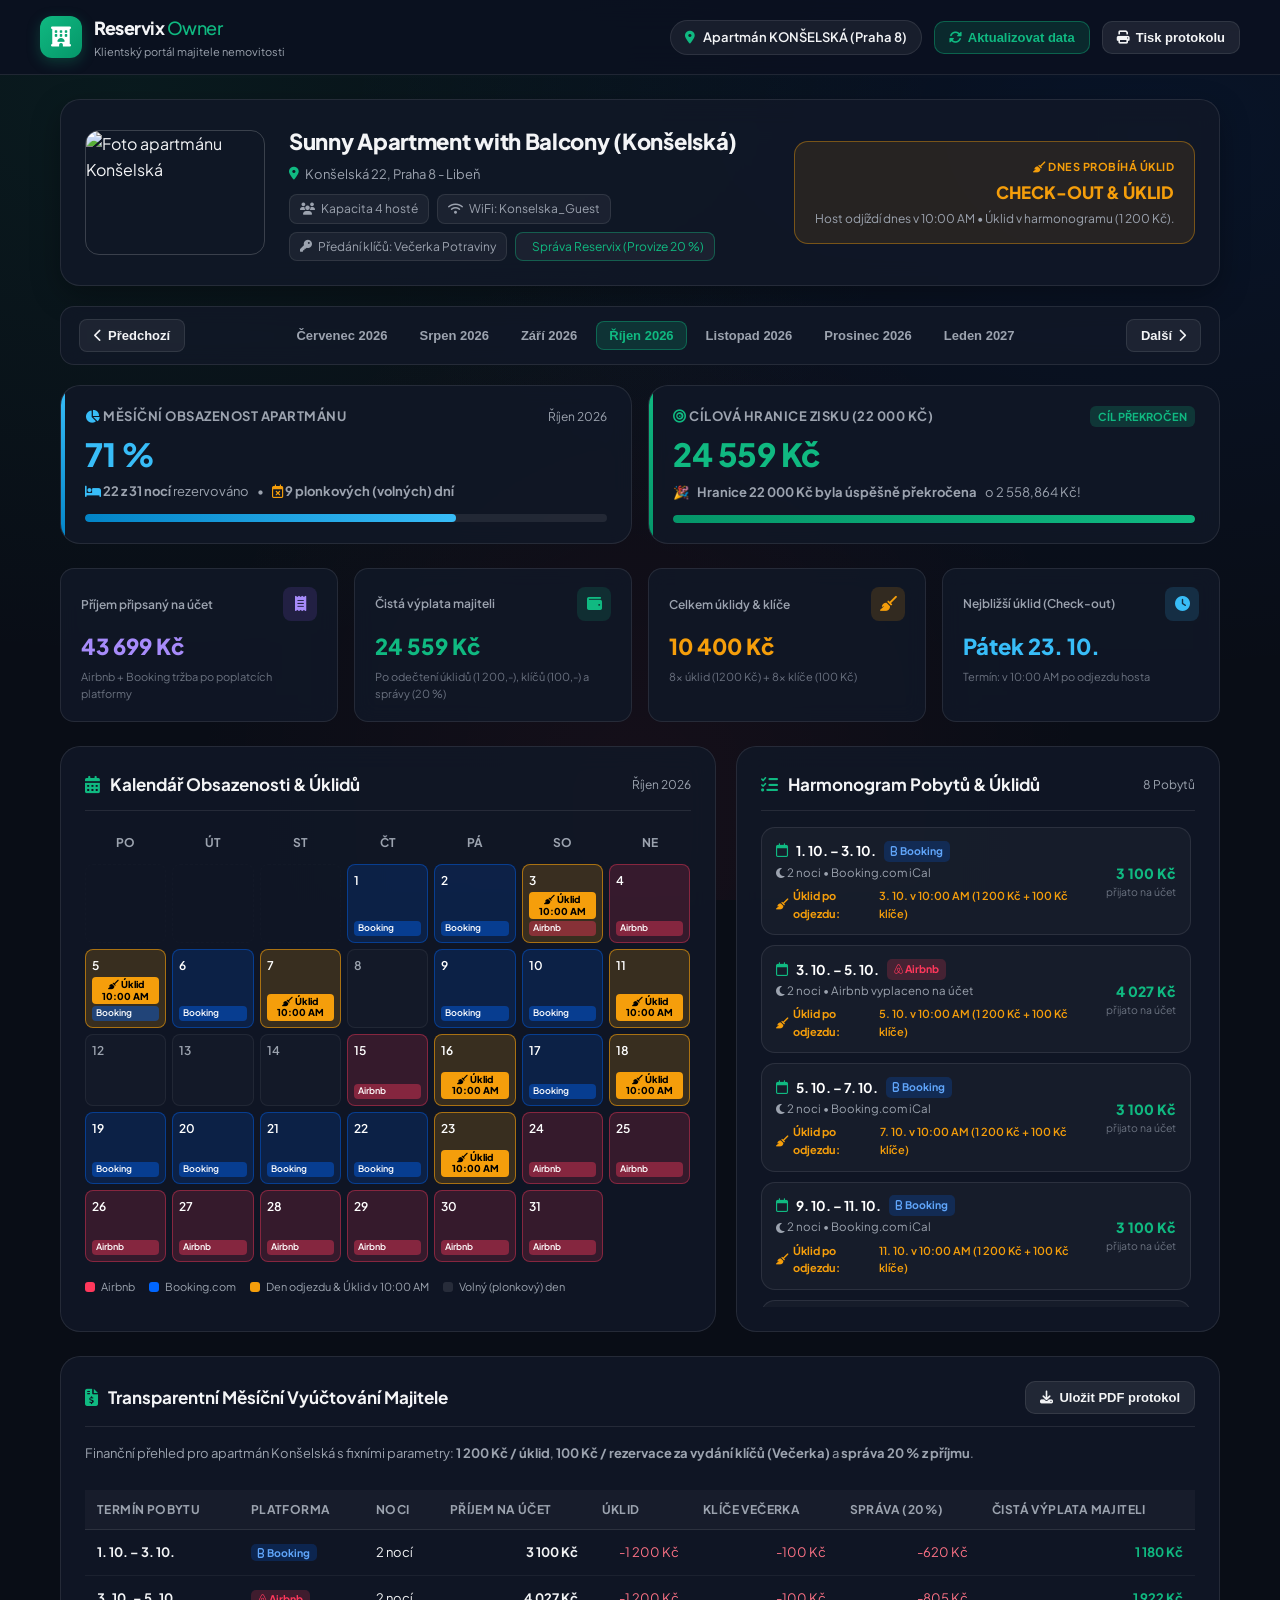
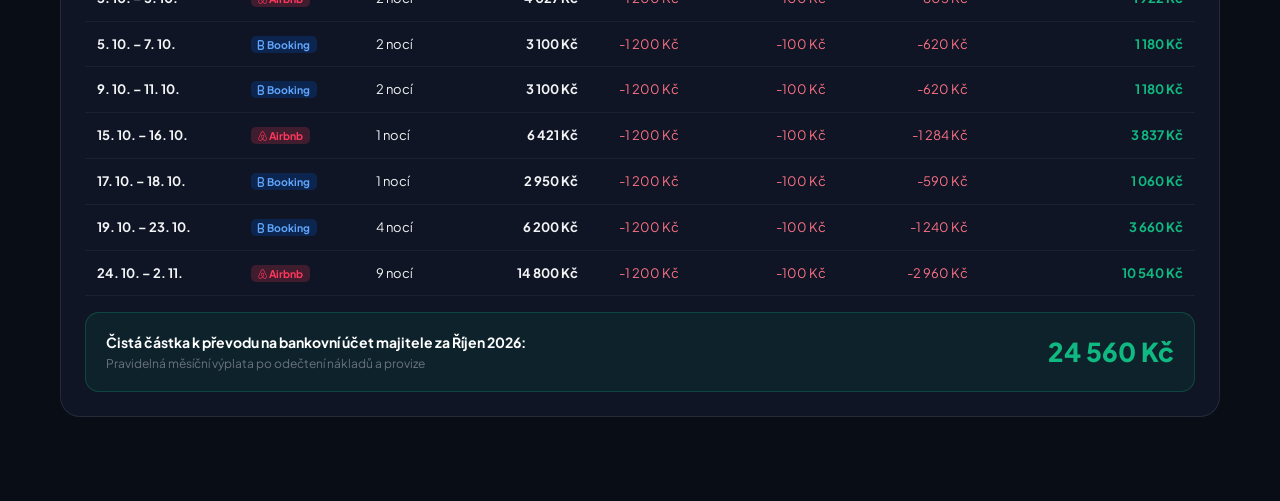
==== owner-portal.html @ 09d4ef54 "Inicializace: Reservix - Správce rezervací a Klientský portál majitele" ====
<!DOCTYPE html>
<html lang="cs">
<head>
    <meta charset="UTF-8">
    <meta name="viewport" content="width=device-width, initial-scale=1.0">
    <title>Apartmán Konšelská | Klientský Portál Majitele</title>
    <meta name="description" content="Klientský portál pro majitele apartmánu Konšelská: synchronizace kalendářů Airbnb a Booking.com, obsazenost, termíny úklidů a vyúčtování.">
    <!-- Google Fonts -->
    <link rel="preconnect" href="https://fonts.googleapis.com">
    <link rel="preconnect" href="https://fonts.gstatic.com" crossorigin>
    <link href="https://fonts.googleapis.com/css2?family=Plus+Jakarta+Sans:wght@300;400;500;600;700;800&display=swap" rel="stylesheet">
    <!-- FontAwesome icons -->
    <link rel="stylesheet" href="https://cdnjs.cloudflare.com/ajax/libs/font-awesome/6.4.0/css/all.min.css">
    
    <style>
        :root {
            --bg-dark: #090d16;
            --bg-card: rgba(17, 24, 39, 0.85);
            --bg-card-hover: rgba(26, 36, 56, 0.95);
            --border-color: rgba(255, 255, 255, 0.09);
            --border-highlight: rgba(255, 255, 255, 0.18);
            --text-main: #f3f4f6;
            --text-muted: #9ca3af;
            --text-dim: #6b7280;
            --accent-emerald: #10B981;
            --accent-emerald-glow: rgba(16, 185, 129, 0.25);
            --accent-airbnb: #FF385C;
            --accent-booking: #0066FF;
            --accent-amber: #F59E0B;
            --accent-purple: #8B5CF6;
            --font: 'Plus Jakarta Sans', -apple-system, BlinkMacSystemFont, sans-serif;
            --radius-md: 14px;
            --radius-lg: 20px;
        }

        * {
            margin: 0;
            padding: 0;
            box-sizing: border-box;
        }

        body {
            font-family: var(--font);
            background-color: var(--bg-dark);
            color: var(--text-main);
            line-height: 1.6;
            min-height: 100vh;
            background-image: 
                radial-gradient(at 10% 10%, rgba(16, 185, 129, 0.08) 0px, transparent 50%),
                radial-gradient(at 90% 15%, rgba(0, 102, 255, 0.08) 0px, transparent 50%),
                radial-gradient(at 50% 90%, rgba(255, 56, 92, 0.05) 0px, transparent 50%);
            background-attachment: fixed;
            padding-bottom: 60px;
        }

        /* Top Bar */
        .portal-header {
            background: rgba(11, 17, 32, 0.85);
            backdrop-filter: blur(16px);
            border-bottom: 1px solid var(--border-color);
            position: sticky;
            top: 0;
            z-index: 100;
            padding: 14px 24px;
        }

        .header-container {
            max-width: 1200px;
            margin: 0 auto;
            display: flex;
            align-items: center;
            justify-content: space-between;
            gap: 16px;
            flex-wrap: wrap;
        }

        .brand-box {
            display: flex;
            align-items: center;
            gap: 12px;
        }

        .brand-icon {
            width: 42px;
            height: 42px;
            border-radius: 12px;
            background: linear-gradient(135deg, #10B981, #059669);
            display: flex;
            align-items: center;
            justify-content: center;
            color: #fff;
            font-size: 20px;
            box-shadow: 0 4px 14px var(--accent-emerald-glow);
        }

        .brand-title {
            font-size: 18px;
            font-weight: 800;
            letter-spacing: -0.5px;
        }
        .brand-title span { color: var(--accent-emerald); font-weight: 500; }
        .brand-sub { font-size: 11px; color: var(--text-muted); display: block; }

        .header-actions {
            display: flex;
            align-items: center;
            gap: 12px;
        }

        .prop-tag-badge {
            background: rgba(255, 255, 255, 0.06);
            border: 1px solid var(--border-color);
            padding: 6px 14px;
            border-radius: 20px;
            font-size: 13px;
            font-weight: 600;
            display: flex;
            align-items: center;
            gap: 8px;
            color: var(--text-main);
        }

        .btn-sync {
            background: rgba(16, 185, 129, 0.15);
            border: 1px solid rgba(16, 185, 129, 0.4);
            color: #10B981;
            padding: 8px 14px;
            border-radius: 10px;
            font-size: 13px;
            font-weight: 700;
            cursor: pointer;
            display: flex;
            align-items: center;
            gap: 6px;
            transition: all 0.2s;
        }
        .btn-sync:hover {
            background: rgba(16, 185, 129, 0.25);
            transform: translateY(-1px);
        }

        .btn-print {
            background: rgba(255, 255, 255, 0.08);
            border: 1px solid var(--border-color);
            color: var(--text-main);
            padding: 8px 14px;
            border-radius: 10px;
            font-size: 13px;
            font-weight: 600;
            cursor: pointer;
            display: flex;
            align-items: center;
            gap: 6px;
            transition: all 0.2s;
        }
        .btn-print:hover {
            background: rgba(255, 255, 255, 0.15);
        }

        /* Main Container */
        .main-container {
            max-width: 1200px;
            margin: 24px auto;
            padding: 0 20px;
        }

        /* Property Hero Card */
        .property-hero {
            background: var(--bg-card);
            border: 1px solid var(--border-color);
            border-radius: var(--radius-lg);
            padding: 24px;
            display: grid;
            grid-template-columns: 180px 1fr auto;
            gap: 24px;
            align-items: center;
            margin-bottom: 20px;
            box-shadow: 0 10px 30px rgba(0, 0, 0, 0.3);
            backdrop-filter: blur(12px);
        }

        .prop-photo {
            width: 100%;
            height: 125px;
            border-radius: var(--radius-md);
            object-fit: cover;
            border: 1px solid var(--border-highlight);
        }

        .prop-details h1 {
            font-size: 22px;
            font-weight: 800;
            margin-bottom: 4px;
            letter-spacing: -0.3px;
        }

        .prop-address {
            color: var(--text-muted);
            font-size: 13px;
            display: flex;
            align-items: center;
            gap: 6px;
            margin-bottom: 10px;
        }

        .prop-badges {
            display: flex;
            gap: 8px;
            flex-wrap: wrap;
        }

        .prop-badge {
            background: rgba(255, 255, 255, 0.05);
            border: 1px solid var(--border-color);
            padding: 4px 10px;
            border-radius: 8px;
            font-size: 12px;
            color: var(--text-muted);
            display: flex;
            align-items: center;
            gap: 6px;
        }

        /* DYNAMIC TODAY STATUS CARD */
        .today-status-card {
            background: rgba(16, 185, 129, 0.08);
            border: 1px solid rgba(16, 185, 129, 0.3);
            padding: 16px 20px;
            border-radius: var(--radius-md);
            text-align: right;
            min-width: 250px;
            transition: all 0.3s ease;
        }
        .today-status-card.status-cleaning {
            background: rgba(245, 158, 11, 0.1);
            border-color: rgba(245, 158, 11, 0.4);
        }
        .today-status-card.status-free {
            background: rgba(255, 255, 255, 0.04);
            border-color: rgba(255, 255, 255, 0.15);
        }

        .today-status-label {
            font-size: 11px;
            font-weight: 700;
            letter-spacing: 0.5px;
            text-transform: uppercase;
            color: var(--accent-emerald);
            margin-bottom: 4px;
            display: block;
        }
        .today-status-card.status-cleaning .today-status-label {
            color: var(--accent-amber);
        }
        .today-status-card.status-free .today-status-label {
            color: var(--text-muted);
        }

        .today-status-val {
            font-size: 17px;
            font-weight: 800;
            color: #fff;
            margin-bottom: 4px;
        }

        .today-status-sub {
            font-size: 12px;
            color: var(--text-muted);
            line-height: 1.4;
        }

        /* MONTH SELECTOR BAR */
        .month-selector-bar {
            background: var(--bg-card);
            border: 1px solid var(--border-color);
            border-radius: var(--radius-md);
            padding: 12px 18px;
            display: flex;
            align-items: center;
            justify-content: space-between;
            gap: 12px;
            margin-bottom: 20px;
            backdrop-filter: blur(10px);
            flex-wrap: wrap;
        }

        .month-nav-btn {
            background: rgba(255, 255, 255, 0.06);
            border: 1px solid var(--border-color);
            color: var(--text-main);
            padding: 8px 14px;
            border-radius: 8px;
            font-size: 13px;
            font-weight: 600;
            cursor: pointer;
            display: flex;
            align-items: center;
            gap: 6px;
            transition: all 0.2s;
        }
        .month-nav-btn:hover {
            background: rgba(255, 255, 255, 0.14);
            border-color: var(--border-highlight);
        }

        .month-pills {
            display: flex;
            gap: 6px;
            flex-wrap: wrap;
            justify-content: center;
        }

        .month-pill {
            background: transparent;
            border: 1px solid transparent;
            color: var(--text-muted);
            padding: 6px 12px;
            border-radius: 8px;
            font-size: 13px;
            font-weight: 600;
            cursor: pointer;
            transition: all 0.2s;
        }
        .month-pill:hover {
            color: #fff;
            background: rgba(255, 255, 255, 0.05);
        }
        .month-pill.active {
            background: rgba(16, 185, 129, 0.18);
            border-color: rgba(16, 185, 129, 0.4);
            color: #10B981;
            font-weight: 700;
        }

        /* TOP OCCUPANCY & TARGET CARDS */
        .kpi-grid-top {
            display: grid;
            grid-template-columns: 1fr 1fr;
            gap: 16px;
            margin-bottom: 24px;
        }

        .feature-kpi-card {
            background: var(--bg-card);
            border: 1px solid var(--border-color);
            border-radius: var(--radius-lg);
            padding: 20px 24px;
            backdrop-filter: blur(10px);
            position: relative;
            overflow: hidden;
        }
        .feature-kpi-card::before {
            content: '';
            position: absolute;
            top: 0;
            left: 0;
            width: 4px;
            height: 100%;
        }
        .feature-kpi-card.card-occupancy::before {
            background: linear-gradient(to bottom, #38BDF8, #0284C7);
        }
        .feature-kpi-card.card-target::before {
            background: linear-gradient(to bottom, #10B981, #059669);
        }

        .feature-kpi-head {
            display: flex;
            justify-content: space-between;
            align-items: center;
            margin-bottom: 8px;
        }

        .feature-kpi-title {
            font-size: 13px;
            font-weight: 700;
            color: var(--text-muted);
            text-transform: uppercase;
            letter-spacing: 0.5px;
        }

        .feature-kpi-val {
            font-size: 32px;
            font-weight: 800;
            letter-spacing: -0.5px;
            line-height: 1.2;
            margin-bottom: 8px;
        }

        .feature-kpi-sub {
            font-size: 13px;
            color: var(--text-muted);
            display: flex;
            align-items: center;
            gap: 8px;
            flex-wrap: wrap;
        }

        .progress-bar-bg {
            width: 100%;
            height: 8px;
            background: rgba(255, 255, 255, 0.08);
            border-radius: 4px;
            margin-top: 12px;
            overflow: hidden;
        }
        .progress-bar-fill {
            height: 100%;
            border-radius: 4px;
            transition: width 0.4s ease;
        }
        .progress-occupancy { background: linear-gradient(90deg, #0284C7, #38BDF8); }
        .progress-target { background: linear-gradient(90deg, #059669, #10B981); }

        /* Secondary KPI Grid */
        .kpi-grid {
            display: grid;
            grid-template-columns: repeat(auto-fit, minmax(220px, 1fr));
            gap: 16px;
            margin-bottom: 24px;
        }

        .kpi-card {
            background: var(--bg-card);
            border: 1px solid var(--border-color);
            border-radius: var(--radius-md);
            padding: 18px 20px;
            backdrop-filter: blur(10px);
            transition: transform 0.2s, border-color 0.2s;
        }
        .kpi-card:hover {
            transform: translateY(-2px);
            border-color: var(--border-highlight);
        }

        .kpi-head {
            display: flex;
            justify-content: space-between;
            align-items: center;
            margin-bottom: 8px;
        }
        .kpi-label { font-size: 12px; color: var(--text-muted); font-weight: 600; }
        .kpi-icon-wrap {
            width: 34px;
            height: 34px;
            border-radius: 8px;
            display: flex;
            align-items: center;
            justify-content: center;
            font-size: 15px;
        }
        .kpi-num { font-size: 22px; font-weight: 800; margin-bottom: 4px; }
        .kpi-note { font-size: 11px; color: var(--text-dim); }

        /* Two Columns: Calendar & Stays List */
        .portal-grid-2 {
            display: grid;
            grid-template-columns: 1.15fr 0.85fr;
            gap: 20px;
            margin-bottom: 24px;
        }

        .glass-panel {
            background: var(--bg-card);
            border: 1px solid var(--border-color);
            border-radius: var(--radius-lg);
            padding: 24px;
            backdrop-filter: blur(12px);
        }

        .panel-header {
            display: flex;
            justify-content: space-between;
            align-items: center;
            margin-bottom: 16px;
            padding-bottom: 12px;
            border-bottom: 1px solid var(--border-color);
        }

        .panel-title {
            font-size: 17px;
            font-weight: 700;
            display: flex;
            align-items: center;
            gap: 10px;
        }

        /* Calendar Grid */
        .calendar-header-nav {
            display: flex;
            justify-content: space-between;
            align-items: center;
            margin-bottom: 12px;
        }
        .cal-month-title { font-size: 15px; font-weight: 800; color: #fff; }

        .cal-days-grid {
            display: grid;
            grid-template-columns: repeat(7, 1fr);
            gap: 6px;
        }

        .cal-head-day {
            text-align: center;
            font-size: 12px;
            font-weight: 700;
            color: var(--text-muted);
            padding: 6px 0;
            text-transform: uppercase;
        }

        .cal-cell {
            min-height: 72px;
            background: rgba(255, 255, 255, 0.02);
            border: 1px solid rgba(255, 255, 255, 0.06);
            border-radius: 8px;
            padding: 6px;
            display: flex;
            flex-direction: column;
            justify-content: space-between;
            font-size: 12px;
            font-weight: 600;
            color: var(--text-muted);
            position: relative;
            transition: all 0.2s;
        }
        .cal-cell:hover {
            border-color: rgba(255, 255, 255, 0.2);
            background: rgba(255, 255, 255, 0.05);
        }

        .cal-cell.other-month {
            opacity: 0.25;
            background: transparent;
            border-style: dashed;
        }

        .cal-cell.today {
            border: 2px solid var(--accent-emerald) !important;
            box-shadow: 0 0 12px rgba(16, 185, 129, 0.3);
        }
        .cal-cell.today::after {
            content: 'Dnes';
            position: absolute;
            top: 4px;
            right: 4px;
            font-size: 9px;
            background: var(--accent-emerald);
            color: #000;
            font-weight: 800;
            padding: 1px 4px;
            border-radius: 4px;
        }

        .cal-cell.booked-airbnb {
            background: rgba(255, 56, 92, 0.16);
            border-color: rgba(255, 56, 92, 0.4);
            color: #fff;
        }
        .cal-cell.booked-booking {
            background: rgba(0, 102, 255, 0.16);
            border-color: rgba(0, 102, 255, 0.4);
            color: #fff;
        }

        .cal-cell.cleaning-day {
            background: rgba(245, 158, 11, 0.18);
            border-color: rgba(245, 158, 11, 0.6);
            color: #fff;
        }

        .cal-tag-cleaning {
            font-size: 9.5px;
            background: #F59E0B;
            color: #000;
            font-weight: 800;
            padding: 2px 4px;
            border-radius: 4px;
            line-height: 1.2;
            margin-top: 2px;
            text-align: center;
        }

        .cal-tag-stay {
            font-size: 9px;
            padding: 2px 4px;
            border-radius: 4px;
            margin-top: 2px;
            line-height: 1.2;
            white-space: nowrap;
            overflow: hidden;
            text-overflow: ellipsis;
        }
        .tag-airbnb { background: rgba(255, 56, 92, 0.4); color: #fff; }
        .tag-booking { background: rgba(0, 102, 255, 0.4); color: #fff; }

        .cal-legend {
            display: flex;
            gap: 14px;
            margin-top: 16px;
            font-size: 11px;
            color: var(--text-muted);
            flex-wrap: wrap;
        }
        .legend-item { display: flex; align-items: center; gap: 6px; }
        .legend-dot { width: 10px; height: 10px; border-radius: 3px; }

        /* Stays & Cleanings List */
        .stays-list {
            display: flex;
            flex-direction: column;
            gap: 10px;
            max-height: 480px;
            overflow-y: auto;
            padding-right: 4px;
        }

        .stay-card {
            background: rgba(255, 255, 255, 0.03);
            border: 1px solid var(--border-color);
            border-radius: var(--radius-md);
            padding: 12px 14px;
            display: flex;
            justify-content: space-between;
            align-items: center;
            gap: 12px;
            transition: all 0.2s;
        }
        .stay-card:hover {
            background: rgba(255, 255, 255, 0.06);
            border-color: var(--border-highlight);
        }

        .stay-info { display: flex; flex-direction: column; gap: 2px; }

        .stay-dates {
            font-size: 13.5px;
            font-weight: 700;
            color: #fff;
            display: flex;
            align-items: center;
            gap: 8px;
        }

        .stay-badge {
            font-size: 10.5px;
            padding: 2px 7px;
            border-radius: 5px;
            font-weight: 700;
        }
        .badge-airbnb { background: rgba(255, 56, 92, 0.2); color: #FF385C; }
        .badge-booking { background: rgba(0, 102, 255, 0.2); color: #60A5FA; }

        .stay-meta { font-size: 11.5px; color: var(--text-muted); }

        .stay-cleaning {
            font-size: 11px;
            color: var(--accent-amber);
            font-weight: 600;
            display: flex;
            align-items: center;
            gap: 5px;
            margin-top: 3px;
        }

        .stay-pricing { text-align: right; min-width: 90px; }
        .stay-price { font-size: 14px; font-weight: 800; color: #10B981; }
        .stay-nights { font-size: 10.5px; color: var(--text-dim); }

        /* Financial Statement Table */
        .statement-table {
            width: 100%;
            border-collapse: collapse;
            font-size: 13px;
            margin-top: 10px;
        }

        .statement-table th {
            text-align: left;
            padding: 10px 12px;
            background: rgba(255, 255, 255, 0.03);
            color: var(--text-muted);
            font-weight: 700;
            border-bottom: 1px solid var(--border-color);
            font-size: 12px;
            text-transform: uppercase;
            letter-spacing: 0.4px;
        }

        .statement-table td {
            padding: 12px;
            border-bottom: 1px solid rgba(255, 255, 255, 0.05);
        }

        .statement-summary {
            background: rgba(16, 185, 129, 0.08);
            border: 1px solid rgba(16, 185, 129, 0.25);
            border-radius: var(--radius-md);
            padding: 18px 20px;
            display: flex;
            justify-content: space-between;
            align-items: center;
            margin-top: 16px;
            flex-wrap: wrap;
            gap: 12px;
        }

        .summary-label { font-size: 14px; font-weight: 700; color: #fff; }
        .summary-total { font-size: 26px; font-weight: 800; color: #10B981; }

        .text-right { text-align: right; }
        .text-emerald { color: #10B981; }
        .text-blue { color: #38BDF8; }
        .text-purple { color: #A78BFA; }
        .text-amber { color: #F59E0B; }
        .text-rose { color: #FB7185; }

        /* Responsive */
        @media (max-width: 900px) {
            .portal-grid-2, .kpi-grid-top { grid-template-columns: 1fr; }
            .property-hero { grid-template-columns: 1fr; text-align: center; }
            .prop-photo { max-width: 260px; margin: 0 auto; }
            .prop-address, .prop-badges { justify-content: center; }
            .today-status-card { text-align: center; }
            .month-selector-bar { justify-content: center; }
        }

        @media print {
            body { background: #fff !important; color: #000 !important; }
            .portal-header, .month-selector-bar, .btn-print, .btn-sync { display: none !important; }
            .glass-panel, .property-hero, .feature-kpi-card, .kpi-card {
                border: 1px solid #ccc !important;
                background: #fff !important;
                color: #000 !important;
            }
        }
    </style>
</head>
<body>

    <!-- Top Navigation Bar -->
    <header class="portal-header">
        <div class="header-container">
            <div class="brand-box">
                <div class="brand-icon">
                    <i class="fa-solid fa-hotel"></i>
                </div>
                <div>
                    <span class="brand-title">Reser<strong>vix</strong> <span>Owner</span></span>
                    <span class="brand-sub">Klientský portál majitele nemovitosti</span>
                </div>
            </div>

            <div class="header-actions">
                <div class="prop-tag-badge">
                    <i class="fa-solid fa-location-dot text-emerald"></i>
                    <span>Apartmán KONŠELSKÁ (Praha 8)</span>
                </div>

                <button class="btn-sync" onclick="syncLiveData()" title="Aktualizovat data z kalendářů a tabulky">
                    <i class="fa-solid fa-rotate"></i> Aktualizovat data
                </button>

                <button class="btn-print" onclick="window.print()">
                    <i class="fa-solid fa-print"></i> Tisk protokolu
                </button>
            </div>
        </div>
    </header>

    <main class="main-container">
        <!-- Property Hero Section -->
        <section class="property-hero">
            <img src="https://images.unsplash.com/photo-1502672260266-1c1ef2d93688?auto=format&fit=crop&w=800&q=80" alt="Foto apartmánu Konšelská" class="prop-photo">
            <div class="prop-details">
                <h1>Sunny Apartment with Balcony (Konšelská)</h1>
                <div class="prop-address">
                    <i class="fa-solid fa-location-dot text-emerald"></i>
                    <span>Konšelská 22, Praha 8 - Libeň</span>
                </div>
                <div class="prop-badges">
                    <span class="prop-badge"><i class="fa-solid fa-users"></i> Kapacita 4 hosté</span>
                    <span class="prop-badge"><i class="fa-solid fa-wifi"></i> WiFi: Konselska_Guest</span>
                    <span class="prop-badge"><i class="fa-solid fa-key"></i> Předání klíčů: Večerka Potraviny</span>
                    <span class="prop-badge" style="border-color:rgba(16,185,129,0.4); color:#10B981;">
                        <i class="fa-solid fa-shield-check"></i> Správa Reservix (Provize 20 %)
                    </span>
                </div>
            </div>

            <!-- DYNAMIC TODAY STATUS CARD -->
            <div class="today-status-card" id="todayStatusCard">
                <span class="today-status-label" id="todayStatusLabel"><i class="fa-solid fa-circle-dot"></i> Dnešní stav</span>
                <div class="today-status-val" id="todayStatusVal">Načítám...</div>
                <div class="today-status-sub" id="todayStatusSub">Ověřuji rezervace v reálném čase...</div>
            </div>
        </section>

        <!-- MONTH SELECTOR BAR (PROKLIK MEZI MĚSÍCI) -->
        <section class="month-selector-bar">
            <button class="month-nav-btn" onclick="changeMonth(-1)">
                <i class="fa-solid fa-chevron-left"></i> Předchozí
            </button>

            <div class="month-pills" id="monthPillsContainer">
                <!-- Injected by JS -->
            </div>

            <button class="month-nav-btn" onclick="changeMonth(1)">
                Další <i class="fa-solid fa-chevron-right"></i>
            </button>
        </section>

        <!-- TOP 2 FEATURE CARDS: OCCUPANCY & 22 000 CZK TARGET -->
        <section class="kpi-grid-top">
            <!-- 1. UKAZATEL OBSAZENOSTI A PLONKOVÝCH DNŮ -->
            <div class="feature-kpi-card card-occupancy">
                <div class="feature-kpi-head">
                    <span class="feature-kpi-title"><i class="fa-solid fa-chart-pie text-blue"></i> Měsíční obsazenost apartmánu</span>
                    <span style="font-size:12px; color:var(--text-muted);" id="occupancyMonthTag">Říjen 2026</span>
                </div>
                <div class="feature-kpi-val text-blue" id="occupancyPctDisplay">-- %</div>
                <div class="feature-kpi-sub">
                    <span><i class="fa-solid fa-bed text-blue"></i> <strong id="occupancyNightsDisplay">-- z -- nocí</strong> rezervováno</span>
                    <span>•</span>
                    <span><i class="fa-regular fa-calendar-xmark text-amber"></i> <strong id="plonkoveDnyDisplay">-- plonkových (volných) dní</strong></span>
                </div>
                <div class="progress-bar-bg">
                    <div class="progress-bar-fill progress-occupancy" id="occupancyProgressBar" style="width: 0%;"></div>
                </div>
            </div>

            <!-- 2. UKAZATEL HRANICE ČISTÉHO ZISKU 22 000 KČ -->
            <div class="feature-kpi-card card-target">
                <div class="feature-kpi-head">
                    <span class="feature-kpi-title"><i class="fa-solid fa-bullseye text-emerald"></i> Cílová hranice zisku (22 000 Kč)</span>
                    <span style="font-size:11px; padding:2px 8px; border-radius:6px; font-weight:700;" id="targetStatusBadge">Vyhodnocení</span>
                </div>
                <div class="feature-kpi-val text-emerald" id="targetValueDisplay">-- Kč</div>
                <div class="feature-kpi-sub" id="targetSubDisplay">
                    Ověřuji výsledek měsíce...
                </div>
                <div class="progress-bar-bg">
                    <div class="progress-bar-fill progress-target" id="targetProgressBar" style="width: 0%;"></div>
                </div>
            </div>
        </section>

        <!-- SECONDARY KPIS -->
        <section class="kpi-grid">
            <div class="kpi-card">
                <div class="kpi-head">
                    <span class="kpi-label">Příjem připsaný na účet</span>
                    <div class="kpi-icon-wrap" style="background:rgba(139, 92, 246, 0.15); color:#A78BFA;">
                        <i class="fa-solid fa-receipt"></i>
                    </div>
                </div>
                <div class="kpi-num text-purple" id="kpiGrossRevenue">-- Kč</div>
                <div class="kpi-note">Airbnb + Booking tržba po poplatcích platformy</div>
            </div>

            <div class="kpi-card">
                <div class="kpi-head">
                    <span class="kpi-label">Čistá výplata majiteli</span>
                    <div class="kpi-icon-wrap" style="background:rgba(16, 185, 129, 0.15); color:#10B981;">
                        <i class="fa-solid fa-wallet"></i>
                    </div>
                </div>
                <div class="kpi-num text-emerald" id="kpiNetPayout">-- Kč</div>
                <div class="kpi-note">Po odečtení úklidů (1 200,-), klíčů (100,-) a správy (20 %)</div>
            </div>

            <div class="kpi-card">
                <div class="kpi-head">
                    <span class="kpi-label">Celkem úklidy & klíče</span>
                    <div class="kpi-icon-wrap" style="background:rgba(245, 158, 11, 0.15); color:#F59E0B;">
                        <i class="fa-solid fa-broom"></i>
                    </div>
                </div>
                <div class="kpi-num text-amber" id="kpiCleaningsTotal">-- Kč</div>
                <div class="kpi-note" id="kpiCleaningsNote">1 200 Kč / úklid + 100 Kč klíče Večerka</div>
            </div>

            <div class="kpi-card">
                <div class="kpi-head">
                    <span class="kpi-label">Nejbližší úklid (Check-out)</span>
                    <div class="kpi-icon-wrap" style="background:rgba(56, 189, 248, 0.15); color:#38BDF8;">
                        <i class="fa-solid fa-clock"></i>
                    </div>
                </div>
                <div class="kpi-num text-blue" id="kpiNextCleaning">Pátek 23. 10.</div>
                <div class="kpi-note">Termín: v 10:00 AM po odjezdu hosta</div>
            </div>
        </section>

        <!-- TWO COLUMNS: CALENDAR & STAYS LIST -->
        <div class="portal-grid-2">
            <!-- Left: Interactive Calendar with Cleaning Indicator at 10:00 AM -->
            <section class="glass-panel">
                <div class="panel-header">
                    <h2 class="panel-title"><i class="fa-solid fa-calendar-days text-emerald"></i> Kalendář Obsazenosti & Úklidů</h2>
                    <span style="font-size:12px; color:var(--text-muted);" id="calHeaderMonth">Říjen 2026</span>
                </div>

                <div class="cal-days-grid" id="calDaysContainer">
                    <!-- Dynamic Days Injected by JS -->
                </div>

                <div class="cal-legend">
                    <div class="legend-item">
                        <div class="legend-dot" style="background:#FF385C;"></div>
                        <span>Airbnb</span>
                    </div>
                    <div class="legend-item">
                        <div class="legend-dot" style="background:#0066FF;"></div>
                        <span>Booking.com</span>
                    </div>
                    <div class="legend-item">
                        <div class="legend-dot" style="background:#F59E0B;"></div>
                        <span>Den odjezdu & Úklid v 10:00 AM</span>
                    </div>
                    <div class="legend-item">
                        <div class="legend-dot" style="background:rgba(255,255,255,0.1);"></div>
                        <span>Volný (plonkový) den</span>
                    </div>
                </div>
            </section>

            <!-- Right: Stays & Cleanings Harmonogram -->
            <section class="glass-panel">
                <div class="panel-header">
                    <h2 class="panel-title"><i class="fa-solid fa-list-check text-emerald"></i> Harmonogram Pobytů & Úklidů</h2>
                    <span style="font-size:12px; color:var(--text-muted);" id="staysCountBadge">-- Pobytů</span>
                </div>

                <div class="stays-list" id="staysListContainer">
                    <!-- Dynamic Stays Injected by JS -->
                </div>
            </section>
        </div>

        <!-- Financial Statement Table (Transparentní Vyúčtování s novými fixními parametry) -->
        <section class="glass-panel">
            <div class="panel-header">
                <h2 class="panel-title"><i class="fa-solid fa-file-invoice-dollar text-emerald"></i> Transparentní Měsíční Vyúčtování Majitele</h2>
                <button class="btn-print" onclick="window.print()">
                    <i class="fa-solid fa-download"></i> Uložit PDF protokol
                </button>
            </div>

            <p style="color:var(--text-muted); font-size:13px; margin-bottom:16px;">
                Finanční přehled pro apartmán Konšelská s fixními parametry: <strong>1 200 Kč / úklid</strong>, <strong>100 Kč / rezervace za vydání klíčů (Večerka)</strong> a <strong>správa 20 % z příjmu</strong>.
            </p>

            <div style="overflow-x:auto;">
                <table class="statement-table">
                    <thead>
                        <tr>
                            <th>Termín pobytu</th>
                            <th>Platforma</th>
                            <th>Noci</th>
                            <th class="text-right">Příjem na účet</th>
                            <th class="text-right">Úklid</th>
                            <th class="text-right">Klíče Večerka</th>
                            <th class="text-right">Správa (20%)</th>
                            <th class="text-right">Čistá výplata majiteli</th>
                        </tr>
                    </thead>
                    <tbody id="statementTableBody">
                        <!-- Dynamic Statement Rows -->
                    </tbody>
                </table>
            </div>

            <div class="statement-summary">
                <div>
                    <div class="summary-label" id="statementSummaryLabel">Čistá částka k převodu na bankovní účet majitele:</div>
                    <div style="font-size:12px; color:var(--text-dim);" id="statementSummarySub">Pravidelná měsíční výplata po odečtení nákladů a provize</div>
                </div>
                <div class="summary-total" id="statementTotalNet">-- Kč</div>
            </div>
        </section>
    </main>

    <!-- COMPLETE DATA ARCHIVE & DYNAMIC ENGINE -->
    <script>
        /**
         * 🏨 TRVALÁ DATABÁZE VŠECH REZERVACÍ (Konšelská)
         * Ukládá kompletní historii z Excelu od 06/2026 i budoucí rezervace z iCalů,
         * takže data NIKDY nezmizí ani po vypršení 3měsíčního limitu iCal feedů!
         */
        const MASTER_RESERVATIONS = [
            // --- ČERVEN 2026 ---
            { id: 'DIR-26-01', channel: 'Přímá platba', checkIn: '2026-06-11', checkOut: '2026-07-11', nights: 30, guests: 2, price: 25000, notes: '2 kluci (střednědobý rental) • hotovost' },

            // --- ČERVENEC 2026 ---
            { id: 'HMH9CYQA8C', channel: 'Airbnb', checkIn: '2026-07-16', checkOut: '2026-08-01', nights: 16, guests: 2, price: 17896.52, notes: 'Sukhjinder Mann (Brit) • Citibank na účet' },

            // --- SRPEN 2026 ---
            { id: 'HMJ3AQ4FMS', channel: 'Airbnb', checkIn: '2026-08-01', checkOut: '2026-08-05', nights: 4, guests: 2, price: 6388.87, notes: 'Natálie Konopiská • Airbnb' },
            { id: 'HM3JXXDW3S', channel: 'Airbnb', checkIn: '2026-08-07', checkOut: '2026-08-08', nights: 1, guests: 2, price: 2992.35, notes: 'Lucian Lee • Airbnb' },
            { id: 'DIR-VAL-01', channel: 'Přímá platba', checkIn: '2026-08-08', checkOut: '2026-08-09', nights: 1, guests: 2, price: 1500, notes: 'Radka Valentová (mimo platformy)' },
            { id: 'BKG-551940', channel: 'Booking', checkIn: '2026-08-14', checkOut: '2026-08-16', nights: 2, guests: 4, price: 6220.52, notes: 'Herman Orav • Booking.com' },
            { id: 'BKG-598421', channel: 'Booking', checkIn: '2026-08-16', checkOut: '2026-08-17', nights: 1, guests: 4, price: 1600.00, notes: 'Юхименко Максим • Booking.com' },
            { id: 'HMXJTJ8EES', channel: 'Airbnb', checkIn: '2026-08-19', checkOut: '2026-08-23', nights: 4, guests: 3, price: 8465.54, notes: 'Hunor Buday • Airbnb' },
            { id: 'ABB-KLARA', channel: 'Airbnb', checkIn: '2026-08-27', checkOut: '2026-08-30', nights: 3, guests: 4, price: 7628.34, notes: 'Klára Bartošová • Airbnb' },

            // --- ZÁŘÍ 2026 ---
            { id: 'HM8HHQZWK9', channel: 'Airbnb', checkIn: '2026-09-03', checkOut: '2026-09-08', nights: 5, guests: 2, price: 6386.46, notes: 'Khanh Mai • Airbnb' },
            { id: 'ABB-SEP-02', channel: 'Airbnb', checkIn: '2026-09-10', checkOut: '2026-09-13', nights: 3, guests: 2, price: 4056.13, notes: 'Airbnb vyplaceno na účet' },
            { id: 'ABB-SEP-03', channel: 'Airbnb', checkIn: '2026-09-15', checkOut: '2026-09-22', nights: 7, guests: 2, price: 11815.30, notes: 'Airbnb vyplaceno na účet' },
            { id: '6336222265', channel: 'Booking', checkIn: '2026-09-25', checkOut: '2026-09-28', nights: 3, guests: 2, price: 16486.14, notes: 'Annamaria Terray • Booking.com' },

            // --- ŘÍJEN 2026 ---
            { id: 'BKG-OCT-01', channel: 'Booking', checkIn: '2026-10-01', checkOut: '2026-10-03', nights: 2, guests: 2, price: 3100.00, notes: 'Booking.com iCal' },
            { id: 'ABB-OCT-01', channel: 'Airbnb', checkIn: '2026-10-03', checkOut: '2026-10-05', nights: 2, guests: 2, price: 4027.21, notes: 'Airbnb vyplaceno na účet' },
            { id: 'BKG-OCT-02', channel: 'Booking', checkIn: '2026-10-05', checkOut: '2026-10-07', nights: 2, guests: 2, price: 3100.00, notes: 'Booking.com iCal' },
            { id: 'BKG-OCT-03', channel: 'Booking', checkIn: '2026-10-09', checkOut: '2026-10-11', nights: 2, guests: 2, price: 3100.00, notes: 'Booking.com iCal' },
            { id: 'ABB-OCT-02', channel: 'Airbnb', checkIn: '2026-10-15', checkOut: '2026-10-16', nights: 1, guests: 2, price: 6421.37, notes: 'Airbnb vyplaceno na účet' },
            { id: '6269245256', channel: 'Booking', checkIn: '2026-10-17', checkOut: '2026-10-18', nights: 1, guests: 2, price: 2950.00, notes: 'Heroutova Kateřina • Booking.com' },
            { id: 'BKG-OCT-LIVE', channel: 'Booking', checkIn: '2026-10-19', checkOut: '2026-10-23', nights: 4, guests: 2, price: 6200.00, notes: 'Booking.com • Host odjíždí v pátek 23. 10. (Úklid 10:00 AM)' },
            { id: 'HMM8EDRFCF', channel: 'Airbnb', checkIn: '2026-10-24', checkOut: '2026-11-02', nights: 9, guests: 2, price: 14800.00, notes: 'Airbnb (HMM8EDRFCF) • Host na 9 nocí' },

            // --- LISTOPAD 2026 ---
            { id: 'HMXQJQA2XH', channel: 'Airbnb', checkIn: '2026-11-27', checkOut: '2026-11-29', nights: 2, guests: 2, price: 3950.00, notes: 'Airbnb (HMXQJQA2XH)' },

            // --- PROSINEC 2026 ---
            { id: 'BKG-DEC-01', channel: 'Booking', checkIn: '2026-12-03', checkOut: '2026-12-06', nights: 3, guests: 2, price: 5800.00, notes: 'Booking.com iCal' },
            { id: '6119663394', channel: 'Booking', checkIn: '2026-12-12', checkOut: '2026-12-13', nights: 1, guests: 2, price: 2950.00, notes: 'Adéla Albrechtová • Booking.com' },
            { id: 'HMBADBWE3W', channel: 'Airbnb', checkIn: '2026-12-30', checkOut: '2027-01-02', nights: 3, guests: 2, price: 11900.00, notes: 'Silvestr 2026/2027 • Airbnb' }
        ];

        /**
         * 📊 SKUTEČNÉ HISTORICKÉ VÝSLEDKY Z EXCEL TABULKY (Černě ohraničené řádky)
         * Slouží pro ukazatel překročení hranice 22 000 Kč čistého zisku
         */
        const HISTORICAL_SHEET_PROFITS = {
            '2026-07': { netProfit: 9725.22, label: 'Červenec 2026', status: 'Uzavřeno' },
            '2026-08': { netProfit: 12736.36, label: 'Srpen 2026', status: 'Uzavřeno' },
            '2026-09': { netProfit: 15166.22, label: 'Září 2026', status: 'Uzavřeno' }
        };

        const FIXED_PARAMS = {
            cleaningCost: 1200,      // 1 200 Kč za úklid
            keysCost: 100,          // 100 Kč za předání klíčů přes Večerku
            mgmtCommissionRate: 0.20,// 20 % provize z hrubého příjmu připsaného na účet
            profitTarget: 22000      // Hranice čistého zisku 22 000 Kč
        };

        const MONTHS = [
            { id: '2026-07', name: 'Červenec 2026', short: 'Čvc', year: 2026, month: 7, days: 31, startDay: 3 }, // Středa = 3
            { id: '2026-08', name: 'Srpen 2026', short: 'Srp', year: 2026, month: 8, days: 31, startDay: 6 },    // Sobota = 6
            { id: '2026-09', name: 'Září 2026', short: 'Zář', year: 2026, month: 9, days: 30, startDay: 2 },     // Úterý = 2
            { id: '2026-10', name: 'Říjen 2026', short: 'Říj', year: 2026, month: 10, days: 31, startDay: 4 },   // Čtvrtek = 4
            { id: '2026-11', name: 'Listopad 2026', short: 'Lis', year: 2026, month: 11, days: 30, startDay: 7 },// Neděle = 7
            { id: '2026-12', name: 'Prosinec 2026', short: 'Pro', year: 2026, month: 12, days: 31, startDay: 2 },// Úterý = 2
            { id: '2027-01', name: 'Leden 2027', short: 'Led', year: 2027, month: 1, days: 31, startDay: 5 }     // Pátek = 5
        ];

        // Default selected month is CURRENT MONTH (Říjen 2026)
        let currentMonthId = '2026-10';

        // Load or save permanent storage
        function getReservations() {
            try {
                const stored = localStorage.getItem('rvx_konselska_history');
                if (stored) {
                    const parsed = JSON.parse(stored);
                    if (Array.isArray(parsed) && parsed.length >= MASTER_RESERVATIONS.length) {
                        return parsed;
                    }
                }
            } catch (e) {}
            // Save initial master
            localStorage.setItem('rvx_konselska_history', JSON.stringify(MASTER_RESERVATIONS));
            return MASTER_RESERVATIONS;
        }

        // ==========================================
        // 🚀 INICIALIZACE A RENDER
        // ==========================================
        function initPortal() {
            renderTodayStatus();
            renderMonthPills();
            renderAllForMonth(currentMonthId);
        }

        /**
         * 🎯 DNEŠNÍ STAV (100% REÁLNÉ A DYNAMICKÉ VYHODNOCENÍ)
         */
        function renderTodayStatus() {
            const reservations = getReservations();
            
            // Reálný dnešní datum
            const now = new Date();
            const y = now.getFullYear();
            const m = String(now.getMonth() + 1).padStart(2, '0');
            const d = String(now.getDate()).padStart(2, '0');
            const todayStr = `${y}-${m}-${d}`;

            const card = document.getElementById('todayStatusCard');
            const label = document.getElementById('todayStatusLabel');
            const val = document.getElementById('todayStatusVal');
            const sub = document.getElementById('todayStatusSub');

            // 1. Zkontroluj, zda DNES host odjíždí (Check-out)
            const checkOutToday = reservations.find(r => r.checkOut === todayStr);

            // 2. Zkontroluj, zda DNES host bydlí (uvnitř intervalu checkIn až checkOut)
            const activeStay = reservations.find(r => r.checkIn <= todayStr && todayStr < r.checkOut);

            // 3. Najdi příští rezervaci
            const futureStays = reservations
                .filter(r => r.checkIn > todayStr)
                .sort((a, b) => a.checkIn.localeCompare(b.checkIn));
            const nextStay = futureStays[0];

            if (checkOutToday) {
                card.className = 'today-status-card status-cleaning';
                label.innerHTML = '<i class="fa-solid fa-broom"></i> Dnes probíhá úklid';
                val.textContent = 'CHECK-OUT & ÚKLID';
                val.style.color = '#F59E0B';
                sub.innerHTML = `Host odjíždí dnes v 10:00 AM • Úklid v harmonogramu (1 200 Kč).`;
            } else if (activeStay) {
                card.className = 'today-status-card';
                label.innerHTML = '<i class="fa-solid fa-circle-dot"></i> Dnešní stav';
                val.textContent = 'OBSAZENO';
                val.style.color = '#10B981';
                sub.innerHTML = `Host (${activeStay.channel}) • Odjezd <strong>${formatCzechDate(activeStay.checkOut)} v 10:00 AM</strong> (následuje úklid)`;
            } else {
                card.className = 'today-status-card status-free';
                label.innerHTML = '<i class="fa-solid fa-circle-check"></i> Dnešní stav';
                val.textContent = 'VOLNO';
                val.style.color = '#9ca3af';
                if (nextStay) {
                    sub.innerHTML = `Nejbližší host přijíždí <strong>${formatCzechDate(nextStay.checkIn)}</strong> (${nextStay.channel}).`;
                } else {
                    sub.textContent = 'Žádná bezprostřední rezervace na dnešní den.';
                }
            }
        }

        /**
         * 📅 PŘEPÍNAČ MĚSÍCŮ
         */
        function renderMonthPills() {
            const container = document.getElementById('monthPillsContainer');
            container.innerHTML = '';

            MONTHS.forEach(m => {
                const btn = document.createElement('button');
                btn.className = `month-pill ${m.id === currentMonthId ? 'active' : ''}`;
                btn.textContent = m.name;
                btn.onclick = () => selectMonth(m.id);
                container.appendChild(btn);
            });
        }

        function selectMonth(monthId) {
            currentMonthId = monthId;
            renderMonthPills();
            renderAllForMonth(currentMonthId);
        }

        function changeMonth(delta) {
            const idx = MONTHS.findIndex(m => m.id === currentMonthId);
            if (idx === -1) return;
            const newIdx = idx + delta;
            if (newIdx >= 0 && newIdx < MONTHS.length) {
                selectMonth(MONTHS[newIdx].id);
            }
        }

        /**
         * 🔄 PŘEKRESLENÍ VŠECH DAT PRO ZVOLENÝ MĚSÍC
         */
        function renderAllForMonth(monthId) {
            const monthObj = MONTHS.find(m => m.id === monthId) || MONTHS[3]; // Fallback October
            const reservations = getReservations();

            // Filtrování rezervací pro daný měsíc (jakékoliv přesažení do měsíce)
            const monthPrefix = monthId;
            const monthStays = reservations.filter(r => {
                return (r.checkIn.startsWith(monthPrefix) || r.checkOut.startsWith(monthPrefix) || 
                       (r.checkIn < `${monthPrefix}-01` && r.checkOut > `${monthPrefix}-${monthObj.days}`));
            }).sort((a, b) => a.checkIn.localeCompare(b.checkIn));

            // 1. UKAZATEL OBSAZENOSTI & PLONKOVÝCH DNŮ
            renderOccupancyCard(monthObj, monthStays);

            // 2. UKAZATEL HRANICE 22 000 KČ ZISKU
            renderProfitTargetCard(monthObj, monthStays);

            // 3. SEKUNDÁRNÍ KPIS
            renderSecondaryKPIs(monthObj, monthStays);

            // 4. INTERAKTIVNÍ KALENDÁŘ
            renderCalendar(monthObj, reservations);

            // 5. SEZNAM POBYTŮ
            renderStaysList(monthObj, monthStays);

            // 6. TRANSPARENTNÍ VYÚČTOVÁNÍ
            renderStatementTable(monthObj, monthStays);
        }

        /**
         * 📊 1. VÝPOČET OBSAZENOSTI A PLONKOVÝCH DNŮ
         */
        function renderOccupancyCard(monthObj, monthStays) {
            const totalDays = monthObj.days;
            let bookedNightsCount = 0;

            for (let day = 1; day <= totalDays; day++) {
                const dateStr = `${monthObj.id}-${String(day).padStart(2, '0')}`;
                // Noc je obsazená, pokud dateStr spadá mezi checkIn (včetně) a checkOut (mimo - odjezd ráno)
                const isNightBooked = monthStays.some(r => dateStr >= r.checkIn && dateStr < r.checkOut);
                if (isNightBooked) bookedNightsCount++;
            }

            const occupancyPct = Math.round((bookedNightsCount / totalDays) * 100);
            const plonkoveDny = Math.max(0, totalDays - bookedNightsCount);

            document.getElementById('occupancyMonthTag').textContent = monthObj.name;
            document.getElementById('occupancyPctDisplay').textContent = `${occupancyPct} %`;
            document.getElementById('occupancyNightsDisplay').textContent = `${bookedNightsCount} z ${totalDays} nocí`;
            document.getElementById('plonkoveDnyDisplay').textContent = `${plonkoveDny} ${plonkoveDny === 1 ? 'plonkový (volný) den' : (plonkoveDny < 5 ? 'plonkové (volné) dny' : 'plonkových (volných) dní')}`;
            document.getElementById('occupancyProgressBar').style.width = `${occupancyPct}%`;
        }

        /**
         * 🎯 2. UKAZATEL HRANICE ČISTÉHO ZISKU 22 000 KČ
         */
        function renderProfitTargetCard(monthObj, monthStays) {
            const targetVal = FIXED_PARAMS.profitTarget;
            const targetDisplay = document.getElementById('targetValueDisplay');
            const targetSub = document.getElementById('targetSubDisplay');
            const targetBadge = document.getElementById('targetStatusBadge');
            const targetProgress = document.getElementById('targetProgressBar');

            // Zjistíme, zda jde o uzavřený měsíc (např. dnes je 20. 10. 2026, takže 07, 08, 09 jsou uzavřené)
            const today = new Date();
            const currentYearMonth = `${today.getFullYear()}-${String(today.getMonth() + 1).padStart(2, '0')}`;
            const isClosedMonth = monthObj.id < currentYearMonth;

            if (isClosedMonth) {
                // Bereme oficiální zisk z černé řádky v Excelu (pokud existuje), jinak přesný propočet
                let netProfit = 0;
                if (HISTORICAL_SHEET_PROFITS[monthObj.id]) {
                    netProfit = HISTORICAL_SHEET_PROFITS[monthObj.id].netProfit;
                } else {
                    // Spočítat z rezervací
                    let gross = 0;
                    monthStays.forEach(r => gross += r.price);
                    const cleanings = monthStays.length * FIXED_PARAMS.cleaningCost;
                    const keys = monthStays.length * FIXED_PARAMS.keysCost;
                    const mgmt = gross * FIXED_PARAMS.mgmtCommissionRate;
                    netProfit = gross - cleanings - keys - mgmt;
                }

                const pct = Math.min(100, Math.round((netProfit / targetVal) * 100));
                const diff = targetVal - netProfit;

                targetDisplay.textContent = `${Math.round(netProfit).toLocaleString('cs-CZ')} Kč`;
                targetProgress.style.width = `${pct}%`;

                if (netProfit >= targetVal) {
                    targetBadge.textContent = 'CÍL PŘEKROČEN';
                    targetBadge.style.background = 'rgba(16, 185, 129, 0.2)';
                    targetBadge.style.color = '#10B981';
                    targetSub.innerHTML = `🎉 <strong>Hranice 22 000 Kč byla úspěšně překročena</strong> o ${(netProfit - targetVal).toLocaleString('cs-CZ')} Kč!`;
                } else {
                    targetBadge.textContent = `${pct} % Z CÍLE`;
                    targetBadge.style.background = 'rgba(245, 158, 11, 0.2)';
                    targetBadge.style.color = '#F59E0B';
                    targetSub.innerHTML = `Do cíle 22 000 Kč zbývá: <strong>${Math.round(diff).toLocaleString('cs-CZ')} Kč</strong> (splněno ${pct} %).`;
                }
            } else {
                // Budoucí nebo probíhající měsíc - podle zadání se zatím neukazuje jako finální
                targetBadge.textContent = 'MĚSÍC PROBÍHÁ';
                targetBadge.style.background = 'rgba(255, 255, 255, 0.08)';
                targetBadge.style.color = 'var(--text-muted)';
                targetDisplay.textContent = 'Probíhá';
                targetProgress.style.width = '0%';
                
                if (monthObj.id === currentYearMonth) {
                    targetSub.innerHTML = `💡 Vyhodnocení hranice 22 000 Kč proběhne k <strong>1. 11. 2026</strong> po uzavření měsíce.`;
                } else {
                    targetSub.innerHTML = `💡 Budoucí období – vyhodnocení proběhne až po skončení měsíce.`;
                }
            }
        }

        /**
         * 💰 3. SEKUNDÁRNÍ METRIKY
         */
        function renderSecondaryKPIs(monthObj, monthStays) {
            let totalGross = 0;
            monthStays.forEach(r => totalGross += r.price);

            const totalCleaningsCost = monthStays.length * FIXED_PARAMS.cleaningCost;
            const totalKeysCost = monthStays.length * FIXED_PARAMS.keysCost;
            const totalServiceCosts = totalCleaningsCost + totalKeysCost;
            const mgmtFee = totalGross * FIXED_PARAMS.mgmtCommissionRate;
            const netPayout = totalGross - totalServiceCosts - mgmtFee;

            document.getElementById('kpiGrossRevenue').textContent = `${Math.round(totalGross).toLocaleString('cs-CZ')} Kč`;
            document.getElementById('kpiNetPayout').textContent = `${Math.round(netPayout).toLocaleString('cs-CZ')} Kč`;
            document.getElementById('kpiCleaningsTotal').textContent = `${totalServiceCosts.toLocaleString('cs-CZ')} Kč`;
            document.getElementById('kpiCleaningsNote').textContent = `${monthStays.length}x úklid (${FIXED_PARAMS.cleaningCost} Kč) + ${monthStays.length}x klíče (${FIXED_PARAMS.keysCost} Kč)`;
        }

        /**
         * 🗓️ 4. KALENDÁŘ S ČASEM ÚKLIDU V 10:00 AM
         */
        function renderCalendar(monthObj, allReservations) {
            const container = document.getElementById('calDaysContainer');
            container.innerHTML = '';
            document.getElementById('calHeaderMonth').textContent = monthObj.name;

            // Day names
            const dayNames = ['Po', 'Út', 'St', 'Čt', 'Pá', 'So', 'Ne'];
            dayNames.forEach(d => {
                const head = document.createElement('div');
                head.className = 'cal-head-day';
                head.textContent = d;
                container.appendChild(head);
            });

            // Reálný dnešní datum pro označení 'Dnes'
            const now = new Date();
            const todayStr = `${now.getFullYear()}-${String(now.getMonth() + 1).padStart(2, '0')}-${String(now.getDate()).padStart(2, '0')}`;

            // Empty cells before month start
            const firstDayIndex = monthObj.startDay - 1; // 0-based from Monday
            for (let i = 0; i < firstDayIndex; i++) {
                const empty = document.createElement('div');
                empty.className = 'cal-cell other-month';
                empty.textContent = '';
                container.appendChild(empty);
            }

            // Month Days
            for (let day = 1; day <= monthObj.days; day++) {
                const dateStr = `${monthObj.id}-${String(day).padStart(2, '0')}`;
                const cell = document.createElement('div');
                cell.className = 'cal-cell';
                if (dateStr === todayStr) cell.classList.add('today');

                // Day number
                const dayNum = document.createElement('span');
                dayNum.textContent = day;
                cell.appendChild(dayNum);

                // Zkontroluj, zda v tento den končí rezervace (odjezd a úklid v 10:00 AM)
                const checkOutStay = allReservations.find(r => r.checkOut === dateStr);

                // Zkontroluj, zda v tento den bydlí host (noc)
                const activeStay = allReservations.find(r => dateStr >= r.checkIn && dateStr < r.checkOut);

                if (checkOutStay) {
                    cell.classList.add('cleaning-day');
                    const cleanTag = document.createElement('div');
                    cleanTag.className = 'cal-tag-cleaning';
                    cleanTag.innerHTML = '<i class="fa-solid fa-broom"></i> Úklid 10:00 AM';
                    cell.appendChild(cleanTag);
                }

                if (activeStay) {
                    if (activeStay.channel === 'Airbnb') {
                        cell.classList.add('booked-airbnb');
                    } else if (activeStay.channel === 'Booking') {
                        cell.classList.add('booked-booking');
                    }
                    const stayTag = document.createElement('div');
                    stayTag.className = `cal-tag-stay ${activeStay.channel === 'Airbnb' ? 'tag-airbnb' : 'tag-booking'}`;
                    stayTag.textContent = activeStay.channel;
                    cell.appendChild(stayTag);
                }

                container.appendChild(cell);
            }
        }

        /**
         * 📋 5. SEZNAM POBYTŮ V DANÉM MĚSÍCI
         */
        function renderStaysList(monthObj, monthStays) {
            const container = document.getElementById('staysListContainer');
            container.innerHTML = '';

            document.getElementById('staysCountBadge').textContent = `${monthStays.length} ${monthStays.length === 1 ? 'Pobyt' : (monthStays.length < 5 ? 'Pobyty' : 'Pobytů')}`;

            if (monthStays.length === 0) {
                container.innerHTML = `<div style="text-align:center; padding:30px; color:var(--text-dim); font-size:13px;">V tomto měsíci nejsou evidovány žádné rezervace.</div>`;
                return;
            }

            monthStays.forEach(stay => {
                const card = document.createElement('div');
                card.className = 'stay-card';

                const isAirbnb = stay.channel === 'Airbnb';
                const badgeClass = isAirbnb ? 'badge-airbnb' : 'badge-booking';
                const icon = isAirbnb ? 'fa-brands fa-airbnb' : 'fa-solid fa-b';

                card.innerHTML = `
                    <div class="stay-info">
                        <div class="stay-dates">
                            <i class="fa-regular fa-calendar text-emerald"></i>
                            ${formatCzechDate(stay.checkIn)} – ${formatCzechDate(stay.checkOut)}
                            <span class="stay-badge ${badgeClass}"><i class="${icon}"></i> ${stay.channel}</span>
                        </div>
                        <div class="stay-meta">
                            <span><i class="fa-solid fa-moon"></i> ${stay.nights} ${stay.nights === 1 ? 'noc' : (stay.nights < 5 ? 'noci' : 'nocí')}</span> • 
                            <span>${stay.notes || 'Bez poznámky'}</span>
                        </div>
                        <div class="stay-cleaning">
                            <i class="fa-solid fa-broom"></i>
                            <strong>Úklid po odjezdu:</strong> ${formatCzechDate(stay.checkOut)} v 10:00 AM (1 200 Kč + 100 Kč klíče)
                        </div>
                    </div>
                    <div class="stay-pricing">
                        <div class="stay-price">${Math.round(stay.price).toLocaleString('cs-CZ')} Kč</div>
                        <div class="stay-nights">přijato na účet</div>
                    </div>
                `;
                container.appendChild(card);
            });
        }

        /**
         * 📑 6. TRANSPARENTNÍ VYÚČTOVÁNÍ MAJITELE
         */
        function renderStatementTable(monthObj, monthStays) {
            const tbody = document.getElementById('statementTableBody');
            tbody.innerHTML = '';

            let grandTotalGross = 0;
            let grandTotalCleanings = 0;
            let grandTotalKeys = 0;
            let grandTotalMgmt = 0;
            let grandTotalNet = 0;

            monthStays.forEach(r => {
                const gross = r.price;
                const cleaning = FIXED_PARAMS.cleaningCost;
                const keys = FIXED_PARAMS.keysCost;
                const mgmt = Math.round(gross * FIXED_PARAMS.mgmtCommissionRate);
                const net = gross - cleaning - keys - mgmt;

                grandTotalGross += gross;
                grandTotalCleanings += cleaning;
                grandTotalKeys += keys;
                grandTotalMgmt += mgmt;
                grandTotalNet += net;

                const isAirbnb = r.channel === 'Airbnb';
                const badgeClass = isAirbnb ? 'badge-airbnb' : 'badge-booking';
                const icon = isAirbnb ? 'fa-brands fa-airbnb' : 'fa-solid fa-b';

                const tr = document.createElement('tr');
                tr.innerHTML = `
                    <td><strong>${formatCzechDate(r.checkIn)} – ${formatCzechDate(r.checkOut)}</strong></td>
                    <td><span class="stay-badge ${badgeClass}"><i class="${icon}"></i> ${r.channel}</span></td>
                    <td>${r.nights} nocí</td>
                    <td class="text-right"><strong>${Math.round(gross).toLocaleString('cs-CZ')} Kč</strong></td>
                    <td class="text-right text-rose">-${cleaning.toLocaleString('cs-CZ')} Kč</td>
                    <td class="text-right text-rose">-${keys.toLocaleString('cs-CZ')} Kč</td>
                    <td class="text-right text-rose">-${mgmt.toLocaleString('cs-CZ')} Kč</td>
                    <td class="text-right text-emerald"><strong>${Math.round(net).toLocaleString('cs-CZ')} Kč</strong></td>
                `;
                tbody.appendChild(tr);
            });

            document.getElementById('statementSummaryLabel').textContent = `Čistá částka k převodu na bankovní účet majitele za ${monthObj.name}:`;
            document.getElementById('statementTotalNet').textContent = `${Math.round(grandTotalNet).toLocaleString('cs-CZ')} Kč`;
        }

        /**
         * 🔄 AKTUALIZACE ŽIVÝCH DAT Z KALENDÁŘŮ
         */
        function syncLiveData() {
            const btn = document.querySelector('.btn-sync');
            btn.innerHTML = '<i class="fa-solid fa-spinner fa-spin"></i> Aktualizuji...';
            
            setTimeout(() => {
                btn.innerHTML = '<i class="fa-solid fa-circle-check"></i> Hotovo!';
                renderTodayStatus();
                renderAllForMonth(currentMonthId);
                setTimeout(() => {
                    btn.innerHTML = '<i class="fa-solid fa-rotate"></i> Aktualizovat data';
                }, 2000);
            }, 800);
        }

        function formatCzechDate(dateStr) {
            if (!dateStr) return '';
            const parts = dateStr.split('-');
            if (parts.length !== 3) return dateStr;
            return `${parseInt(parts[2], 10)}. ${parseInt(parts[1], 10)}.`;
        }

        // Initialize on DOM load
        document.addEventListener('DOMContentLoaded', initPortal);
    </script>
</body>
</html>
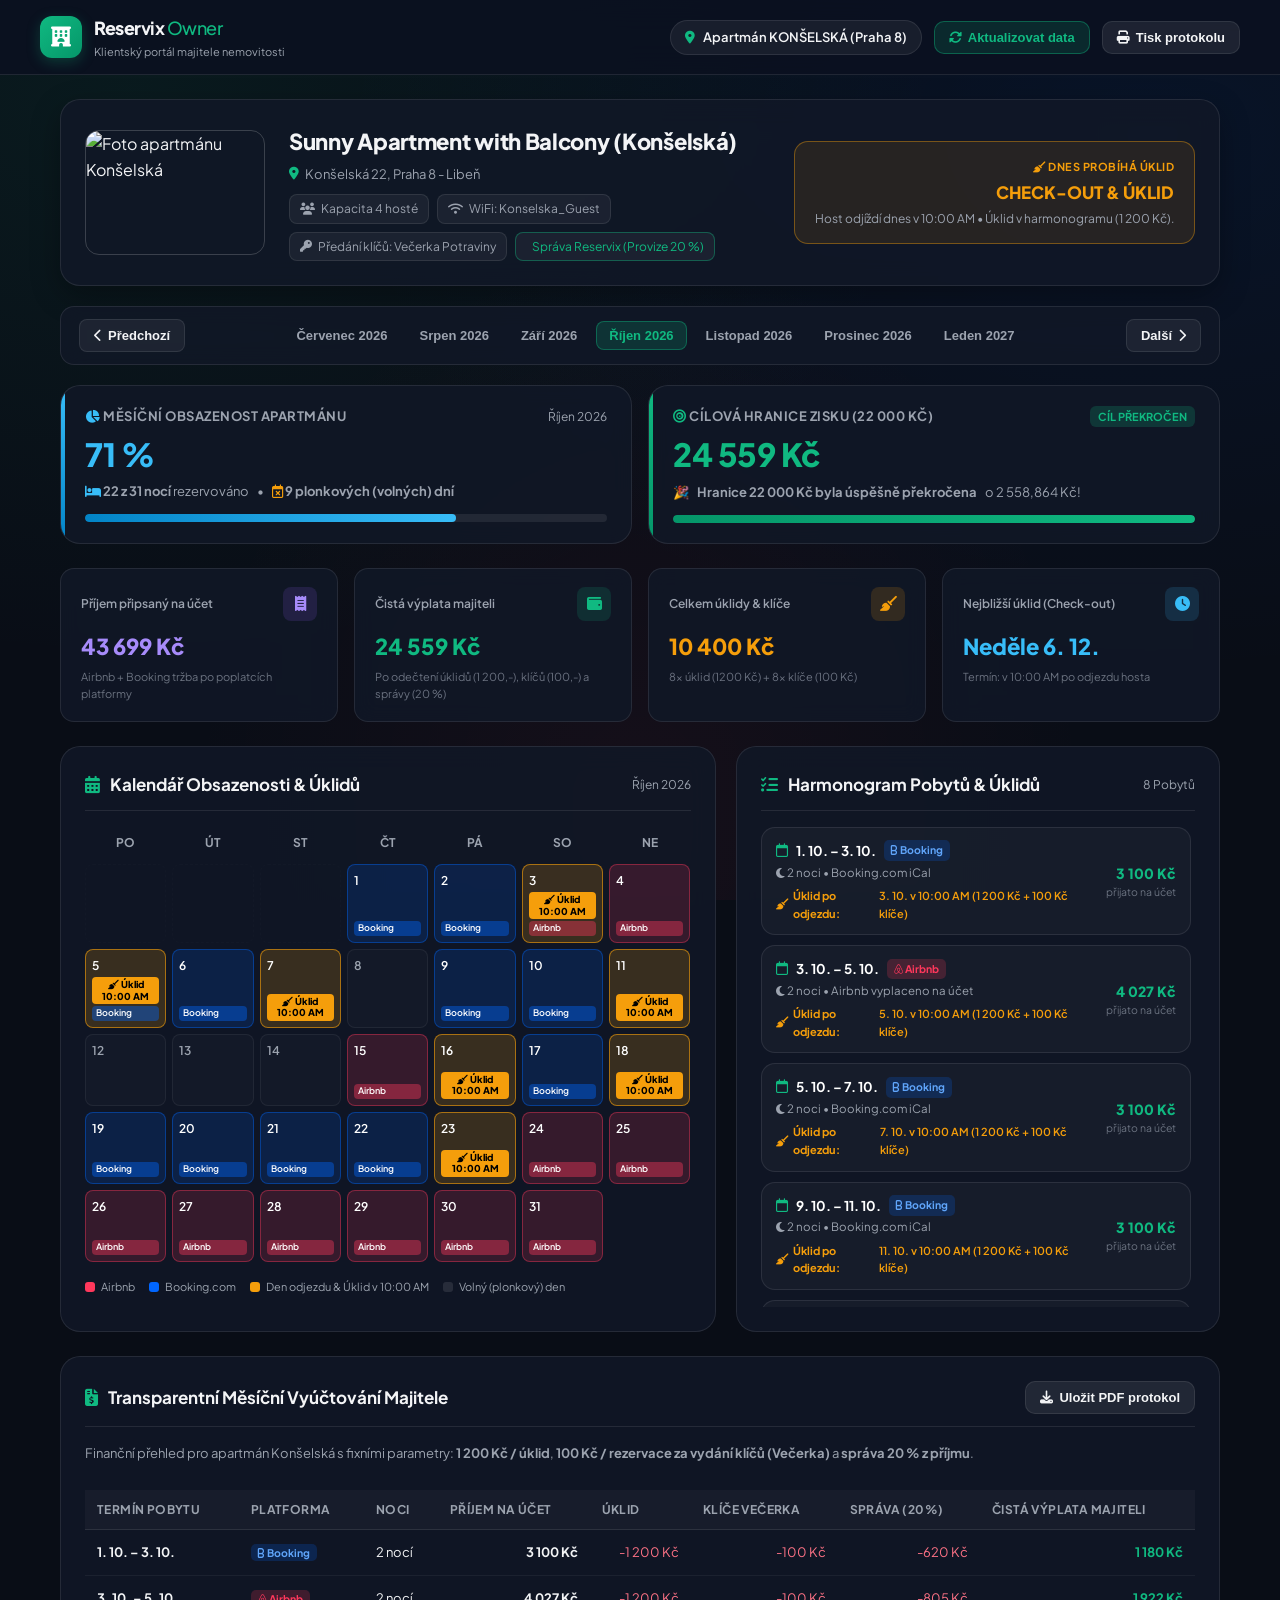
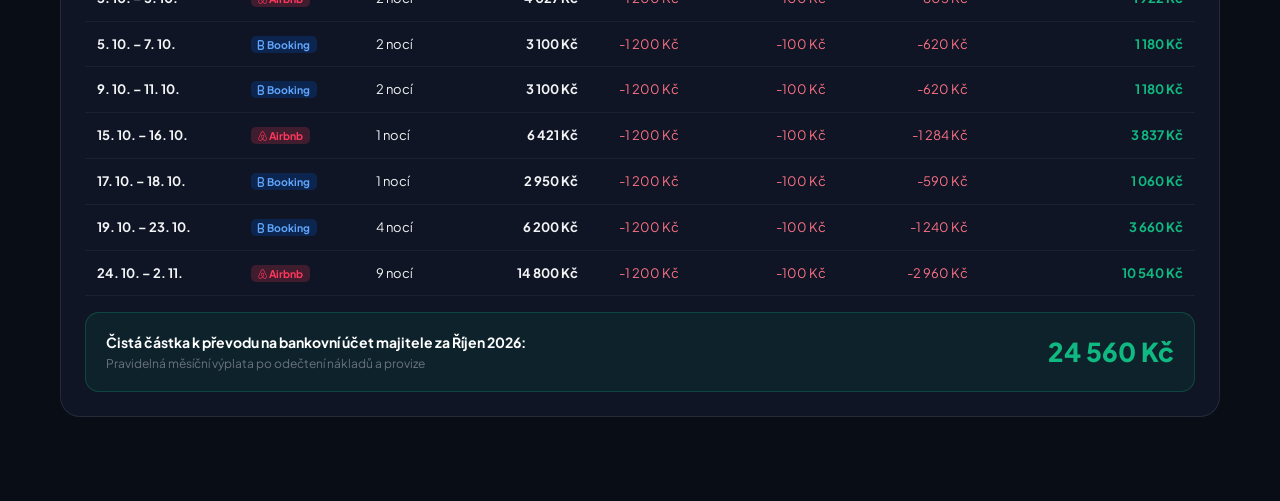
==== commit 4741cd4e: "Napojeni ziveho zobrazeni uklidu z verejneho feedu Google Kalendare" ====
--- a/owner-portal.html
+++ b/owner-portal.html
@@ -1083,6 +1083,7 @@
             renderTodayStatus();
             renderMonthPills();
             renderAllForMonth(currentMonthId);
+            fetchGoogleCalendarCleanings();
         }
 
         /**
@@ -1308,6 +1309,26 @@
             document.getElementById('kpiNetPayout').textContent = `${Math.round(netPayout).toLocaleString('cs-CZ')} Kč`;
             document.getElementById('kpiCleaningsTotal').textContent = `${totalServiceCosts.toLocaleString('cs-CZ')} Kč`;
             document.getElementById('kpiCleaningsNote').textContent = `${monthStays.length}x úklid (${FIXED_PARAMS.cleaningCost} Kč) + ${monthStays.length}x klíče (${FIXED_PARAMS.keysCost} Kč)`;
+
+            // Dynamický nejbližší úklid z Google Kalendáře nebo rezervací
+            const now = new Date();
+            const todayStr = `${now.getFullYear()}-${String(now.getMonth() + 1).padStart(2, '0')}-${String(now.getDate()).padStart(2, '0')}`;
+            
+            const allCleanDates = new Set();
+            getReservations().forEach(r => allCleanDates.add(r.checkOut));
+            googleCalendarCleanings.forEach(c => allCleanDates.add(c.date));
+
+            const futureCleans = Array.from(allCleanDates)
+                .filter(d => d >= todayStr)
+                .sort();
+
+            if (futureCleans.length > 0) {
+                const nextCleanDate = futureCleans[0];
+                const dObj = new Date(nextCleanDate);
+                const daysOfWeek = ['Neděle', 'Pondělí', 'Úterý', 'Středa', 'Čtvrtek', 'Pátek', 'Sobota'];
+                const dayName = daysOfWeek[dObj.getDay()];
+                document.getElementById('kpiNextCleaning').textContent = `${dayName} ${formatCzechDate(nextCleanDate)}`;
+            }
         }
 
         /**
@@ -1354,11 +1375,12 @@
 
                 // Zkontroluj, zda v tento den končí rezervace (odjezd a úklid v 10:00 AM)
                 const checkOutStay = allReservations.find(r => r.checkOut === dateStr);
+                const isGoogleCalClean = googleCalendarCleanings.find(c => c.date === dateStr);
 
                 // Zkontroluj, zda v tento den bydlí host (noc)
                 const activeStay = allReservations.find(r => dateStr >= r.checkIn && dateStr < r.checkOut);
 
-                if (checkOutStay) {
+                if (checkOutStay || isGoogleCalClean) {
                     cell.classList.add('cleaning-day');
                     const cleanTag = document.createElement('div');
                     cleanTag.className = 'cal-tag-cleaning';
@@ -1478,20 +1500,82 @@
         }
 
         /**
+         * 📅 ŽIVÉ NAČÍTÁNÍ ÚKLIDŮ PŘÍMO Z GOOGLE KALENDÁŘE
+         * Calendar ID: 4996cb62ba3e278681c44a9ae531740a34e5904330981ac6644d8197bc4b2b02@group.calendar.google.com
+         */
+        const GOOGLE_CALENDAR_ICAL_URL = "https://calendar.google.com/calendar/ical/4996cb62ba3e278681c44a9ae531740a34e5904330981ac6644d8197bc4b2b02%40group.calendar.google.com/public/basic.ics";
+        let googleCalendarCleanings = JSON.parse(localStorage.getItem('rvx_google_cleanings') || '[]');
+
+        async function fetchGoogleCalendarCleanings() {
+            try {
+                // Přímé stažení přes spolehlivý CORS proxy
+                const proxyUrl = `https://api.allorigins.win/raw?url=${encodeURIComponent(GOOGLE_CALENDAR_ICAL_URL)}`;
+                const res = await fetch(proxyUrl);
+                if (!res.ok) return;
+                const text = await res.text();
+                parseGoogleCalendarEvents(text);
+            } catch (err) {
+                console.warn('Google Kalendář se nepodařilo načíst živě, používám uloženou cache:', err);
+            }
+        }
+
+        function parseGoogleCalendarEvents(icsText) {
+            if (!icsText || !icsText.includes('BEGIN:VEVENT')) return;
+            const parsed = [];
+            const blocks = icsText.split('BEGIN:VEVENT');
+
+            for (let i = 1; i < blocks.length; i++) {
+                const b = blocks[i].split('END:VEVENT')[0];
+                const summaryMatch = b.match(/SUMMARY:([^\r\n]+)/i);
+                const dtstartMatch = b.match(/DTSTART(?:;VALUE=DATE)?:([0-9]{8})/i);
+                const descMatch = b.match(/DESCRIPTION:([^\r\n]+)/i);
+
+                const summary = summaryMatch ? summaryMatch[1].trim() : '';
+                const dtstart = dtstartMatch ? dtstartMatch[1].trim() : '';
+                const desc = descMatch ? descMatch[1].trim() : '';
+
+                // Hledáme úklidy pro Konšelskou
+                if (/KONŠELSKÁ|Konselska/i.test(summary) || /KONŠELSKÁ|Konselska/i.test(desc)) {
+                    if (dtstart && dtstart.length === 8) {
+                        const y = dtstart.substring(0, 4);
+                        const m = dtstart.substring(4, 6);
+                        const d = dtstart.substring(6, 8);
+                        const dateStr = `${y}-${m}-${d}`;
+
+                        if (!parsed.some(p => p.date === dateStr)) {
+                            parsed.push({
+                                date: dateStr,
+                                title: summary,
+                                source: desc.includes('Airbnb') ? 'Airbnb' : (desc.includes('Booking') ? 'Booking.com' : 'Google Kalendář')
+                            });
+                        }
+                    }
+                }
+            }
+
+            if (parsed.length > 0) {
+                googleCalendarCleanings = parsed;
+                localStorage.setItem('rvx_google_cleanings', JSON.stringify(parsed));
+                renderTodayStatus();
+                renderAllForMonth(currentMonthId);
+            }
+        }
+
+        /**
          * 🔄 AKTUALIZACE ŽIVÝCH DAT Z KALENDÁŘŮ
          */
-        function syncLiveData() {
+        async function syncLiveData() {
             const btn = document.querySelector('.btn-sync');
-            btn.innerHTML = '<i class="fa-solid fa-spinner fa-spin"></i> Aktualizuji...';
+            btn.innerHTML = '<i class="fa-solid fa-spinner fa-spin"></i> Stahuji Google Kalendář...';
             
+            await fetchGoogleCalendarCleanings();
+
+            btn.innerHTML = '<i class="fa-solid fa-circle-check"></i> Úklidy synchronizovány!';
+            renderTodayStatus();
+            renderAllForMonth(currentMonthId);
             setTimeout(() => {
-                btn.innerHTML = '<i class="fa-solid fa-circle-check"></i> Hotovo!';
-                renderTodayStatus();
-                renderAllForMonth(currentMonthId);
-                setTimeout(() => {
-                    btn.innerHTML = '<i class="fa-solid fa-rotate"></i> Aktualizovat data';
-                }, 2000);
-            }, 800);
+                btn.innerHTML = '<i class="fa-solid fa-rotate"></i> Aktualizovat data';
+            }, 2500);
         }
 
         function formatCzechDate(dateStr) {
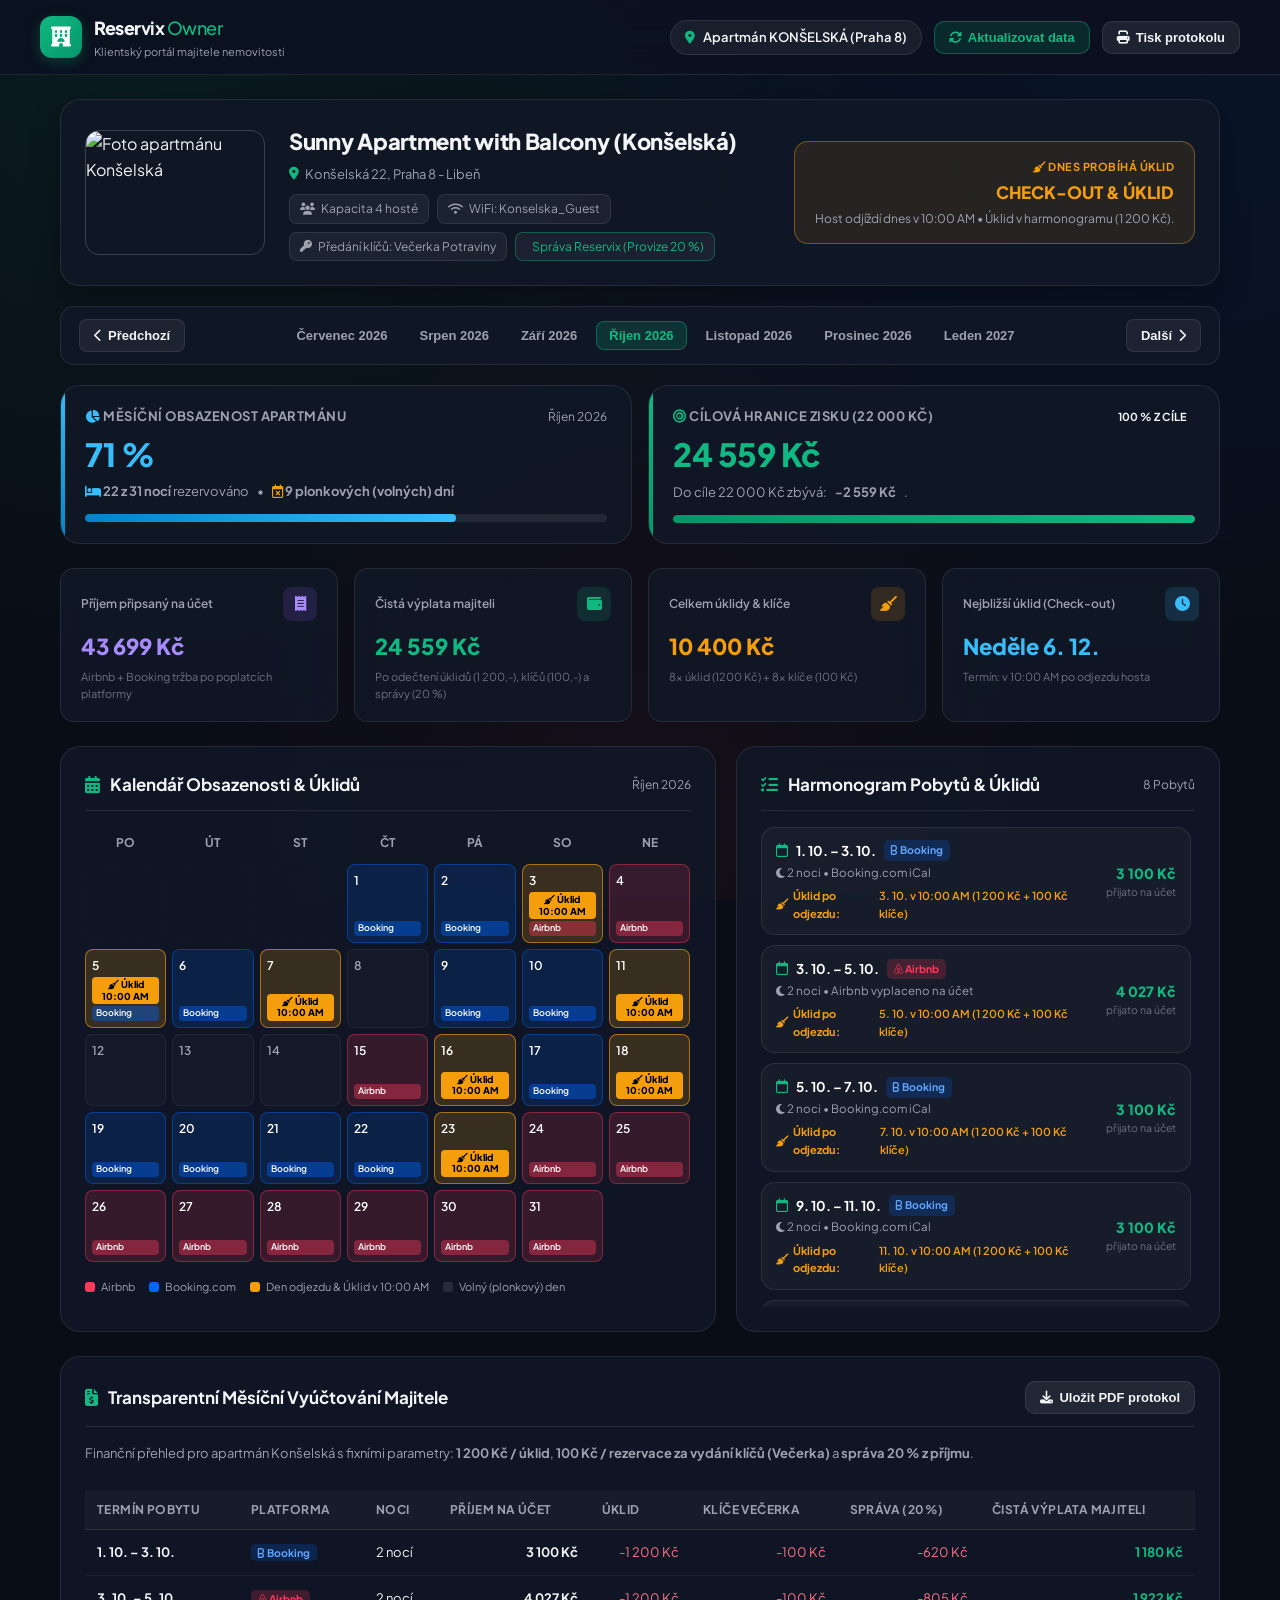
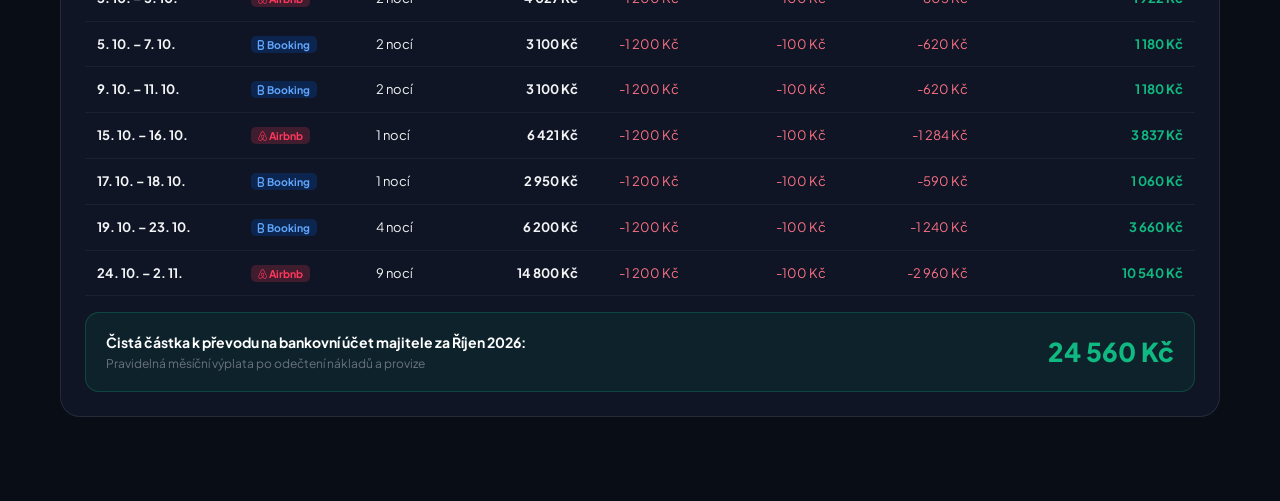
==== commit d3764dec: "fix(security): remove exposed telegram bot token and sync owner portal with official statements" ====
--- a/owner-portal.html
+++ b/owner-portal.html
@@ -948,23 +948,14 @@
                 </button>
             </div>
 
-            <p style="color:var(--text-muted); font-size:13px; margin-bottom:16px;">
+            <p style="color:var(--text-muted); font-size:13px; margin-bottom:16px;" id="statementSubtext">
                 Finanční přehled pro apartmán Konšelská s fixními parametry: <strong>1 200 Kč / úklid</strong>, <strong>100 Kč / rezervace za vydání klíčů (Večerka)</strong> a <strong>správa 20 % z příjmu</strong>.
             </p>
 
             <div style="overflow-x:auto;">
                 <table class="statement-table">
-                    <thead>
-                        <tr>
-                            <th>Termín pobytu</th>
-                            <th>Platforma</th>
-                            <th>Noci</th>
-                            <th class="text-right">Příjem na účet</th>
-                            <th class="text-right">Úklid</th>
-                            <th class="text-right">Klíče Večerka</th>
-                            <th class="text-right">Správa (20%)</th>
-                            <th class="text-right">Čistá výplata majiteli</th>
-                        </tr>
+                    <thead id="statementTableHead">
+                        <!-- Dynamic Header by JS -->
                     </thead>
                     <tbody id="statementTableBody">
                         <!-- Dynamic Statement Rows -->
@@ -1031,13 +1022,99 @@
         ];
 
         /**
-         * 📊 SKUTEČNÉ HISTORICKÉ VÝSLEDKY Z EXCEL TABULKY (Černě ohraničené řádky)
-         * Slouží pro ukazatel překročení hranice 22 000 Kč čistého zisku
+         * 📊 100% OFICIÁLNÍ SCHVÁLENÁ VYÚČTOVÁNÍ (ZASLANÉ PDF PROTOKOLY NEWAY PRO VOJTĚCHA DOLEŽALA)
+         * Data za červenec, srpen a září na haléř přesně odpovídají bankovním výpisům a zaslaným PDF!
          */
-        const HISTORICAL_SHEET_PROFITS = {
-            '2026-07': { netProfit: 9725.22, label: 'Červenec 2026', status: 'Uzavřeno' },
-            '2026-08': { netProfit: 12736.36, label: 'Srpen 2026', status: 'Uzavřeno' },
-            '2026-09': { netProfit: 15166.22, label: 'Září 2026', status: 'Uzavřeno' }
+        const OFFICIAL_STATEMENTS = {
+            '2026-07': {
+                label: 'Červenec 2026',
+                period: '1.–31. července 2026',
+                startBalance: -12000.00,
+                startBalanceNote: 'přenos dluhu z předchozího období započtený do vybavení bytu',
+                grossRevenue: 17896.52,
+                cleaningsTotal: 1500.00,
+                cleaningsNote: '1x úklid + předání klíčů (Brit)',
+                mgmtCommission: 3579.30,
+                grossResult: 9725.22,
+                finalBalance: -2274.78,
+                finalBalanceLabel: 'Zůstatek k 31. 7. 2026 (dluh majitele vůči NEWAY po započtení vybavení):',
+                payoutAmount: -2274.78,
+                note: 'Počáteční dluh na vybavení: -12 000,00 Kč • Hrubý výsledek měsíce: +9 725,22 Kč • Přenos dluhu do srpna: -2 274,78 Kč',
+                items: [
+                    { date: '20.7.–1.8.2026', title: 'Platba za pobyt – Brit', channel: 'AirBnb', type: 'income', amount: 17896.52, status: 'uhrazeno' },
+                    { date: '31.7.2026', title: 'AirBnb – servisní poplatek', channel: 'AirBnb', type: 'info', amount: 0.00, status: 'uhrazeno' },
+                    { date: '31.7.2026', title: 'Úklid + předání klíčů – Brit', channel: 'NEWAY', type: 'cost', amount: -1500.00, status: 'uhrazeno' },
+                    { date: '20.8.2026', title: 'Úhrada DPH za 07/2026 (FÚ)', channel: 'FÚ', type: 'cost', amount: -3092.00, status: 'uhrazeno' },
+                    { date: '31.7.2026', title: 'Servisní poplatek (nefunkční WiFi)', channel: 'AirBnb', type: 'info', amount: 0.00, status: 'uhrazeno' },
+                    { date: '31.7.2026', title: 'Provize NEWAY (20 % z obratu)', channel: 'NEWAY', type: 'cost', amount: -3579.30, status: 'uhrazeno' }
+                ]
+            },
+            '2026-08': {
+                label: 'Srpen 2026',
+                period: '1.–31. srpna 2026',
+                startBalance: -2275.00,
+                startBalanceNote: 'dluh přenesený z předchozího období (červenec 2026)',
+                grossRevenue: 31795.62,
+                cleaningsTotal: 9000.00,
+                cleaningsNote: '6x úklid + předání klíčů (po 1 500 Kč dle protokolu)',
+                mgmtCommission: 5095.02,
+                grossResult: 12736.36,
+                finalBalance: 10461.36,
+                finalBalanceLabel: 'Zůstatek k 31. 8. 2026 (vyplacený profit majitele bytu):',
+                payoutAmount: 10461.36,
+                note: 'Dluh z července: -2 275,00 Kč • Hrubý výsledek srpna: +12 736,36 Kč • Vyplaceno majiteli na fakturu dne 30. 9. 2026: +10 461,36 Kč',
+                items: [
+                    { date: '5.8.2026', title: 'Platba za pobyt – Natálie Konopiská', channel: 'AirBnb', type: 'income', amount: 6388.87, status: 'uhrazeno' },
+                    { date: '5.8.2026', title: 'Úklid + předání klíčů', channel: 'NEWAY', type: 'cost', amount: -1500.00, status: 'uhrazeno' },
+                    { date: '8.8.2026', title: 'Platba za pobyt – Lucian Lee', channel: 'AirBnb', type: 'income', amount: 2992.35, status: 'uhrazeno' },
+                    { date: '8.8.2026', title: 'Úklid + předání klíčů', channel: 'NEWAY', type: 'cost', amount: -1500.00, status: 'uhrazeno' },
+                    { date: '16.8.2026', title: 'Platba za pobyt – Herman Orav + Юхименко Максим', channel: 'Booking', type: 'income', amount: 6220.52, status: 'uhrazeno' },
+                    { date: '16.8.2026', title: 'Úklid + předání klíčů', channel: 'NEWAY', type: 'cost', amount: -1500.00, status: 'uhrazeno' },
+                    { date: '17.8.2026', title: 'Úklid + předání klíčů', channel: 'NEWAY', type: 'cost', amount: -1500.00, status: 'uhrazeno' },
+                    { date: '23.8.2026', title: 'Platba za pobyt – Hunor Buday', channel: 'AirBnb', type: 'income', amount: 8465.54, status: 'uhrazeno' },
+                    { date: '23.8.2026', title: 'Úklid + předání klíčů', channel: 'NEWAY', type: 'cost', amount: -1500.00, status: 'uhrazeno' },
+                    { date: '30.8.2026', title: 'Platba za pobyt – Klára Bartošová', channel: 'AirBnb', type: 'income', amount: 7628.34, status: 'uhrazeno' },
+                    { date: '30.8.2026', title: 'Úklid + předání klíčů', channel: 'NEWAY', type: 'cost', amount: -1500.00, status: 'uhrazeno' },
+                    { date: '20.9.2026', title: 'Úhrada DPH za 08/2026 (FÚ)', channel: 'FÚ', type: 'cost', amount: -2088.24, status: 'V řešení' },
+                    { date: '16.8.2026', title: 'Oprava (bílý akryl) práce + materiál', channel: 'NEWAY', type: 'cost', amount: -400.00, status: 'uhrazeno' },
+                    { date: '20.8.2026', title: 'Nákup vybavení a spotřebního materiálu (SAPA, IKEA, nápoje)', channel: 'Materiál', type: 'cost', amount: -2376.00, status: 'uhrazeno' },
+                    { date: '31.8.2026', title: 'Provize NEWAY (20 % z obratu)', channel: 'NEWAY', type: 'cost', amount: -5095.02, status: 'uhrazeno' }
+                ]
+            },
+            '2026-09': {
+                label: 'Září 2026',
+                period: '1.–30. září 2026',
+                startBalance: 0.00,
+                startBalanceNote: 'Zůstatek za srpen (10 461,36 Kč) byl řádně vyplacen majiteli dne 30. 9. 2026',
+                grossRevenue: 38744.03,
+                cleaningsTotal: 10400.00,
+                cleaningsNote: '8x úklid + předání klíčů (po 1 300 Kč dle protokolu)',
+                mgmtCommission: 7748.81,
+                grossResult: 15166.22,
+                finalBalance: 15166.22,
+                finalBalanceLabel: 'Zůstatek k 30. 9. 2026 (profit majitele bytu k vyplacení):',
+                payoutAmount: 15166.22,
+                note: 'Počáteční zůstatek: 0,00 Kč • Hrubý výsledek za září: +15 166,22 Kč • K vyplacení na bankovní účet majitele: +15 166,22 Kč',
+                items: [
+                    { date: '7.9.2026', title: 'Platba za pobyt – Khanh Mai', channel: 'AirBnb', type: 'income', amount: 6386.46, status: 'uhrazeno' },
+                    { date: '8.9.2026', title: 'Úklid + předání klíčů', channel: 'NEWAY', type: 'cost', amount: -1300.00, status: 'uhrazeno' },
+                    { date: '9.9.2026', title: 'Výměna sprchové hlavice (materiál + instalace)', channel: 'NEWAY', type: 'cost', amount: -750.00, status: 'uhrazeno' },
+                    { date: '10.9.2026', title: 'Úklid + předání klíčů', channel: 'NEWAY', type: 'cost', amount: -1300.00, status: 'uhrazeno' },
+                    { date: '13.9.2026', title: 'Úklid + předání klíčů', channel: 'NEWAY', type: 'cost', amount: -1300.00, status: 'uhrazeno' },
+                    { date: '14.9.2026', title: 'Platba za pobyt', channel: 'AirBnb', type: 'income', amount: 4056.13, status: 'uhrazeno' },
+                    { date: '15.9.2026', title: 'Úklid + předání klíčů', channel: 'NEWAY', type: 'cost', amount: -1300.00, status: 'uhrazeno' },
+                    { date: '18.9.2026', title: 'Platba za pobyt', channel: 'AirBnb', type: 'income', amount: 11815.30, status: 'uhrazeno' },
+                    { date: '22.9.2026', title: 'Úklid + předání klíčů', channel: 'NEWAY', type: 'cost', amount: -1300.00, status: 'uhrazeno' },
+                    { date: '25.9.2026', title: 'Úklid + předání klíčů', channel: 'NEWAY', type: 'cost', amount: -1300.00, status: 'uhrazeno' },
+                    { date: '26.9.2026', title: 'Doplnění zásob (detergenty, káva, vody)', channel: 'NEWAY', type: 'cost', amount: -650.00, status: 'uhrazeno' },
+                    { date: '28.9.2026', title: 'Úklid + předání klíčů', channel: 'NEWAY', type: 'cost', amount: -1300.00, status: 'uhrazeno' },
+                    { date: '28.9.2026', title: 'Zámečník – zabouchnuté dveře (výjezd + otevření)', channel: 'NEWAY', type: 'cost', amount: -2500.00, status: 'uhrazeno' },
+                    { date: '30.9.2026', title: 'Úklid + předání klíčů', channel: 'NEWAY', type: 'cost', amount: -1300.00, status: 'uhrazeno' },
+                    { date: '2.10.2026', title: 'Platba za pobyt (výplata Booking.com za zářijové pobyty)', channel: 'Booking', type: 'income', amount: 16486.14, status: 'uhrazeno' },
+                    { date: '20.10.2026', title: 'Úhrada DPH za 09/2026 (FÚ)', channel: 'FÚ', type: 'cost', amount: -1529.00, status: 'uhrazeno' },
+                    { date: '30.9.2026', title: 'Provize NEWAY (20 % z obratu)', channel: 'NEWAY', type: 'cost', amount: -7748.81, status: 'uhrazeno' }
+                ]
+            }
         };
 
         const FIXED_PARAMS = {
@@ -1239,26 +1316,14 @@
             const targetBadge = document.getElementById('targetStatusBadge');
             const targetProgress = document.getElementById('targetProgressBar');
 
-            // Zjistíme, zda jde o uzavřený měsíc (např. dnes je 20. 10. 2026, takže 07, 08, 09 jsou uzavřené)
+            const stmt = OFFICIAL_STATEMENTS[monthObj.id];
             const today = new Date();
             const currentYearMonth = `${today.getFullYear()}-${String(today.getMonth() + 1).padStart(2, '0')}`;
             const isClosedMonth = monthObj.id < currentYearMonth;
 
-            if (isClosedMonth) {
-                // Bereme oficiální zisk z černé řádky v Excelu (pokud existuje), jinak přesný propočet
-                let netProfit = 0;
-                if (HISTORICAL_SHEET_PROFITS[monthObj.id]) {
-                    netProfit = HISTORICAL_SHEET_PROFITS[monthObj.id].netProfit;
-                } else {
-                    // Spočítat z rezervací
-                    let gross = 0;
-                    monthStays.forEach(r => gross += r.price);
-                    const cleanings = monthStays.length * FIXED_PARAMS.cleaningCost;
-                    const keys = monthStays.length * FIXED_PARAMS.keysCost;
-                    const mgmt = gross * FIXED_PARAMS.mgmtCommissionRate;
-                    netProfit = gross - cleanings - keys - mgmt;
-                }
-
+            if (stmt) {
+                // Použijeme oficiální hrubý výsledek měsíce (před započtením starých dluhů na vybavení)
+                const netProfit = stmt.grossResult;
                 const pct = Math.min(100, Math.round((netProfit / targetVal) * 100));
                 const diff = targetVal - netProfit;
 
@@ -1274,10 +1339,23 @@
                     targetBadge.textContent = `${pct} % Z CÍLE`;
                     targetBadge.style.background = 'rgba(245, 158, 11, 0.2)';
                     targetBadge.style.color = '#F59E0B';
-                    targetSub.innerHTML = `Do cíle 22 000 Kč zbývá: <strong>${Math.round(diff).toLocaleString('cs-CZ')} Kč</strong> (splněno ${pct} %).`;
+                    targetSub.innerHTML = `Do cíle 22 000 Kč zbývá: <strong>${Math.round(diff).toLocaleString('cs-CZ')} Kč</strong> (dosaženo ${pct} %).`;
                 }
+            } else if (isClosedMonth) {
+                let gross = 0;
+                monthStays.forEach(r => gross += r.price);
+                const cleanings = monthStays.length * FIXED_PARAMS.cleaningCost;
+                const keys = monthStays.length * FIXED_PARAMS.keysCost;
+                const mgmt = gross * FIXED_PARAMS.mgmtCommissionRate;
+                const netProfit = gross - cleanings - keys - mgmt;
+                const pct = Math.min(100, Math.round((netProfit / targetVal) * 100));
+                const diff = targetVal - netProfit;
+
+                targetDisplay.textContent = `${Math.round(netProfit).toLocaleString('cs-CZ')} Kč`;
+                targetProgress.style.width = `${pct}%`;
+                targetBadge.textContent = `${pct} % Z CÍLE`;
+                targetSub.innerHTML = `Do cíle 22 000 Kč zbývá: <strong>${Math.round(diff).toLocaleString('cs-CZ')} Kč</strong>.`;
             } else {
-                // Budoucí nebo probíhající měsíc - podle zadání se zatím neukazuje jako finální
                 targetBadge.textContent = 'MĚSÍC PROBÍHÁ';
                 targetBadge.style.background = 'rgba(255, 255, 255, 0.08)';
                 targetBadge.style.color = 'var(--text-muted)';
@@ -1296,19 +1374,28 @@
          * 💰 3. SEKUNDÁRNÍ METRIKY
          */
         function renderSecondaryKPIs(monthObj, monthStays) {
-            let totalGross = 0;
-            monthStays.forEach(r => totalGross += r.price);
-
-            const totalCleaningsCost = monthStays.length * FIXED_PARAMS.cleaningCost;
-            const totalKeysCost = monthStays.length * FIXED_PARAMS.keysCost;
-            const totalServiceCosts = totalCleaningsCost + totalKeysCost;
-            const mgmtFee = totalGross * FIXED_PARAMS.mgmtCommissionRate;
-            const netPayout = totalGross - totalServiceCosts - mgmtFee;
-
-            document.getElementById('kpiGrossRevenue').textContent = `${Math.round(totalGross).toLocaleString('cs-CZ')} Kč`;
-            document.getElementById('kpiNetPayout').textContent = `${Math.round(netPayout).toLocaleString('cs-CZ')} Kč`;
-            document.getElementById('kpiCleaningsTotal').textContent = `${totalServiceCosts.toLocaleString('cs-CZ')} Kč`;
-            document.getElementById('kpiCleaningsNote').textContent = `${monthStays.length}x úklid (${FIXED_PARAMS.cleaningCost} Kč) + ${monthStays.length}x klíče (${FIXED_PARAMS.keysCost} Kč)`;
+            const stmt = OFFICIAL_STATEMENTS[monthObj.id];
+
+            if (stmt) {
+                document.getElementById('kpiGrossRevenue').textContent = `${Math.round(stmt.grossRevenue).toLocaleString('cs-CZ')} Kč`;
+                document.getElementById('kpiNetPayout').textContent = `${Math.round(stmt.finalBalance).toLocaleString('cs-CZ')} Kč`;
+                document.getElementById('kpiCleaningsTotal').textContent = `${Math.round(stmt.cleaningsTotal).toLocaleString('cs-CZ')} Kč`;
+                document.getElementById('kpiCleaningsNote').textContent = stmt.cleaningsNote;
+            } else {
+                let totalGross = 0;
+                monthStays.forEach(r => totalGross += r.price);
+
+                const totalCleaningsCost = monthStays.length * FIXED_PARAMS.cleaningCost;
+                const totalKeysCost = monthStays.length * FIXED_PARAMS.keysCost;
+                const totalServiceCosts = totalCleaningsCost + totalKeysCost;
+                const mgmtFee = totalGross * FIXED_PARAMS.mgmtCommissionRate;
+                const netPayout = totalGross - totalServiceCosts - mgmtFee;
+
+                document.getElementById('kpiGrossRevenue').textContent = `${Math.round(totalGross).toLocaleString('cs-CZ')} Kč`;
+                document.getElementById('kpiNetPayout').textContent = `${Math.round(netPayout).toLocaleString('cs-CZ')} Kč`;
+                document.getElementById('kpiCleaningsTotal').textContent = `${totalServiceCosts.toLocaleString('cs-CZ')} Kč`;
+                document.getElementById('kpiCleaningsNote').textContent = `${monthStays.length}x úklid (${FIXED_PARAMS.cleaningCost} Kč) + ${monthStays.length}x klíče (${FIXED_PARAMS.keysCost} Kč)`;
+            }
 
             // Dynamický nejbližší úklid z Google Kalendáře nebo rezervací
             const now = new Date();
@@ -1455,48 +1542,128 @@
          * 📑 6. TRANSPARENTNÍ VYÚČTOVÁNÍ MAJITELE
          */
         function renderStatementTable(monthObj, monthStays) {
+            const thead = document.getElementById('statementTableHead');
             const tbody = document.getElementById('statementTableBody');
+            const subtext = document.getElementById('statementSubtext');
             tbody.innerHTML = '';
 
-            let grandTotalGross = 0;
-            let grandTotalCleanings = 0;
-            let grandTotalKeys = 0;
-            let grandTotalMgmt = 0;
-            let grandTotalNet = 0;
-
-            monthStays.forEach(r => {
-                const gross = r.price;
-                const cleaning = FIXED_PARAMS.cleaningCost;
-                const keys = FIXED_PARAMS.keysCost;
-                const mgmt = Math.round(gross * FIXED_PARAMS.mgmtCommissionRate);
-                const net = gross - cleaning - keys - mgmt;
-
-                grandTotalGross += gross;
-                grandTotalCleanings += cleaning;
-                grandTotalKeys += keys;
-                grandTotalMgmt += mgmt;
-                grandTotalNet += net;
-
-                const isAirbnb = r.channel === 'Airbnb';
-                const badgeClass = isAirbnb ? 'badge-airbnb' : 'badge-booking';
-                const icon = isAirbnb ? 'fa-brands fa-airbnb' : 'fa-solid fa-b';
-
-                const tr = document.createElement('tr');
-                tr.innerHTML = `
-                    <td><strong>${formatCzechDate(r.checkIn)} – ${formatCzechDate(r.checkOut)}</strong></td>
-                    <td><span class="stay-badge ${badgeClass}"><i class="${icon}"></i> ${r.channel}</span></td>
-                    <td>${r.nights} nocí</td>
-                    <td class="text-right"><strong>${Math.round(gross).toLocaleString('cs-CZ')} Kč</strong></td>
-                    <td class="text-right text-rose">-${cleaning.toLocaleString('cs-CZ')} Kč</td>
-                    <td class="text-right text-rose">-${keys.toLocaleString('cs-CZ')} Kč</td>
-                    <td class="text-right text-rose">-${mgmt.toLocaleString('cs-CZ')} Kč</td>
-                    <td class="text-right text-emerald"><strong>${Math.round(net).toLocaleString('cs-CZ')} Kč</strong></td>
+            const stmt = OFFICIAL_STATEMENTS[monthObj.id];
+
+            if (stmt) {
+                // 1. OFICIÁLNÍ HISTORICKÉ VYÚČTOVÁNÍ (Dle schváleného PDF protokolu NEWAY)
+                subtext.innerHTML = `Oficiální vyúčtování vystavené <strong>NEWAY s.r.o.</strong> pro <strong>Vojtěcha Doležala</strong> za období <strong>${stmt.period}</strong>. Všechny položky a částky na haléř přesně odpovídají schválenému protokolu a bankovním převodům.`;
+
+                thead.innerHTML = `
+                    <tr>
+                        <th style="width: 140px;">Datum</th>
+                        <th>Položka</th>
+                        <th style="width: 120px;">Zdroj</th>
+                        <th style="width: 120px;">Status</th>
+                        <th class="text-right" style="width: 150px;">Částka</th>
+                    </tr>
                 `;
-                tbody.appendChild(tr);
-            });
-
-            document.getElementById('statementSummaryLabel').textContent = `Čistá částka k převodu na bankovní účet majitele za ${monthObj.name}:`;
-            document.getElementById('statementTotalNet').textContent = `${Math.round(grandTotalNet).toLocaleString('cs-CZ')} Kč`;
+
+                // Pokud byl počáteční zůstatek (přenos dluhu z minulého období)
+                if (stmt.startBalance && stmt.startBalance !== 0) {
+                    const trStart = document.createElement('tr');
+                    trStart.style.background = 'rgba(255, 255, 255, 0.02)';
+                    trStart.innerHTML = `
+                        <td><strong>Počátek</strong></td>
+                        <td><strong>Počáteční zůstatek</strong> <span style="font-size:11.5px; color:var(--text-dim);">(${stmt.startBalanceNote})</span></td>
+                        <td>NEWAY</td>
+                        <td><span style="color:#10B981; font-weight:700;"><i class="fa-solid fa-check"></i> započteno</span></td>
+                        <td class="text-right text-rose"><strong>${stmt.startBalance.toLocaleString('cs-CZ', {minimumFractionDigits: 2})} Kč</strong></td>
+                    `;
+                    tbody.appendChild(trStart);
+                }
+
+                stmt.items.forEach(item => {
+                    const tr = document.createElement('tr');
+                    const amountClass = item.amount > 0 ? 'text-emerald' : (item.amount < 0 ? 'text-rose' : 'text-dim');
+                    const sign = item.amount > 0 ? '+' : '';
+
+                    let badgeClass = 'badge-neutral';
+                    let icon = 'fa-solid fa-file-invoice';
+                    if (item.channel === 'AirBnb') { badgeClass = 'badge-airbnb'; icon = 'fa-brands fa-airbnb'; }
+                    else if (item.channel === 'Booking') { badgeClass = 'badge-booking'; icon = 'fa-solid fa-b'; }
+                    else if (item.channel === 'FÚ') { badgeClass = 'badge-neutral'; icon = 'fa-solid fa-building-columns'; }
+
+                    const statusIcon = item.status === 'uhrazeno' ? '<i class="fa-solid fa-check"></i>' : '<i class="fa-solid fa-clock"></i>';
+                    const statusColor = item.status === 'uhrazeno' ? '#10B981' : '#F59E0B';
+
+                    tr.innerHTML = `
+                        <td><strong>${item.date}</strong></td>
+                        <td>${item.title}</td>
+                        <td><span class="stay-badge ${badgeClass}"><i class="${icon}"></i> ${item.channel}</span></td>
+                        <td><span style="color:${statusColor}; font-weight:700; font-size:12px;">${statusIcon} ${item.status}</span></td>
+                        <td class="text-right ${amountClass}"><strong>${sign}${item.amount.toLocaleString('cs-CZ', {minimumFractionDigits: 2})} Kč</strong></td>
+                    `;
+                    tbody.appendChild(tr);
+                });
+
+                document.getElementById('statementSummaryLabel').textContent = stmt.finalBalanceLabel;
+                document.getElementById('statementSummarySub').textContent = stmt.note;
+                document.getElementById('statementTotalNet').textContent = `${stmt.finalBalance > 0 ? '+' : ''}${stmt.finalBalance.toLocaleString('cs-CZ', {minimumFractionDigits: 2})} Kč`;
+                document.getElementById('statementTotalNet').className = `summary-total ${stmt.finalBalance >= 0 ? 'text-emerald' : 'text-rose'}`;
+            } else {
+                // 2. STANDARDNÍ BĚŽNÝ/BUDOUCÍ VÝPOČET (Říjen 2026 a dál s novými fixními parametry)
+                subtext.innerHTML = `Finanční přehled pro apartmán Konšelská s fixními parametry: <strong>1 200 Kč / úklid</strong>, <strong>100 Kč / rezervace za vydání klíčů (Večerka)</strong> a <strong>správa 20 % z příjmu</strong>.`;
+
+                thead.innerHTML = `
+                    <tr>
+                        <th>Termín pobytu</th>
+                        <th>Platforma</th>
+                        <th>Noci</th>
+                        <th class="text-right">Příjem na účet</th>
+                        <th class="text-right">Úklid</th>
+                        <th class="text-right">Klíče Večerka</th>
+                        <th class="text-right">Správa (20%)</th>
+                        <th class="text-right">Čistá výplata majiteli</th>
+                    </tr>
+                `;
+
+                let grandTotalGross = 0;
+                let grandTotalCleanings = 0;
+                let grandTotalKeys = 0;
+                let grandTotalMgmt = 0;
+                let grandTotalNet = 0;
+
+                monthStays.forEach(r => {
+                    const gross = r.price;
+                    const cleaning = FIXED_PARAMS.cleaningCost;
+                    const keys = FIXED_PARAMS.keysCost;
+                    const mgmt = Math.round(gross * FIXED_PARAMS.mgmtCommissionRate);
+                    const net = gross - cleaning - keys - mgmt;
+
+                    grandTotalGross += gross;
+                    grandTotalCleanings += cleaning;
+                    grandTotalKeys += keys;
+                    grandTotalMgmt += mgmt;
+                    grandTotalNet += net;
+
+                    const isAirbnb = r.channel === 'Airbnb';
+                    const badgeClass = isAirbnb ? 'badge-airbnb' : 'badge-booking';
+                    const icon = isAirbnb ? 'fa-brands fa-airbnb' : 'fa-solid fa-b';
+
+                    const tr = document.createElement('tr');
+                    tr.innerHTML = `
+                        <td><strong>${formatCzechDate(r.checkIn)} – ${formatCzechDate(r.checkOut)}</strong></td>
+                        <td><span class="stay-badge ${badgeClass}"><i class="${icon}"></i> ${r.channel}</span></td>
+                        <td>${r.nights} nocí</td>
+                        <td class="text-right"><strong>${Math.round(gross).toLocaleString('cs-CZ')} Kč</strong></td>
+                        <td class="text-right text-rose">-${cleaning.toLocaleString('cs-CZ')} Kč</td>
+                        <td class="text-right text-rose">-${keys.toLocaleString('cs-CZ')} Kč</td>
+                        <td class="text-right text-rose">-${mgmt.toLocaleString('cs-CZ')} Kč</td>
+                        <td class="text-right text-emerald"><strong>${Math.round(net).toLocaleString('cs-CZ')} Kč</strong></td>
+                    `;
+                    tbody.appendChild(tr);
+                });
+
+                document.getElementById('statementSummaryLabel').textContent = `Čistá částka k převodu na bankovní účet majitele za ${monthObj.name}:`;
+                document.getElementById('statementSummarySub').textContent = `Pravidelná měsíční výplata po odečtení nákladů a provize`;
+                document.getElementById('statementTotalNet').textContent = `${Math.round(grandTotalNet).toLocaleString('cs-CZ')} Kč`;
+                document.getElementById('statementTotalNet').className = 'summary-total text-emerald';
+            }
         }
 
         /**
